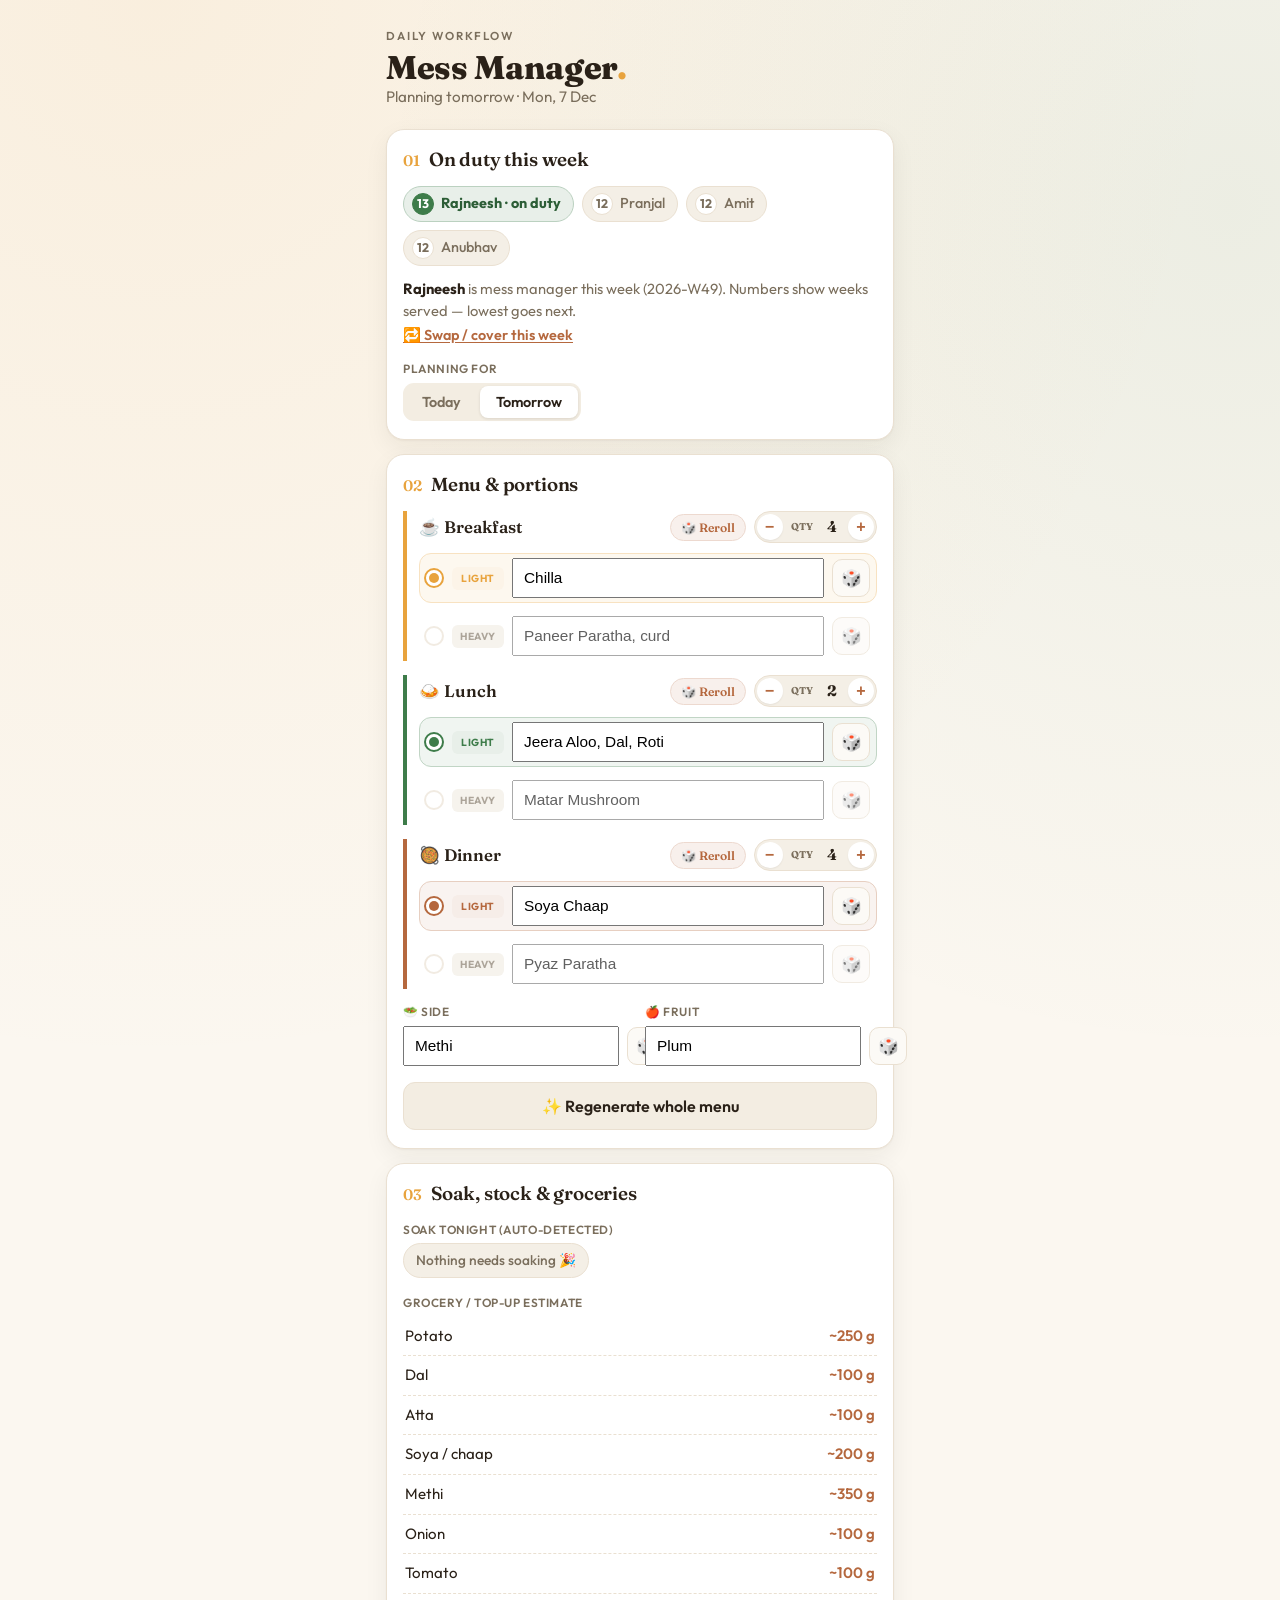
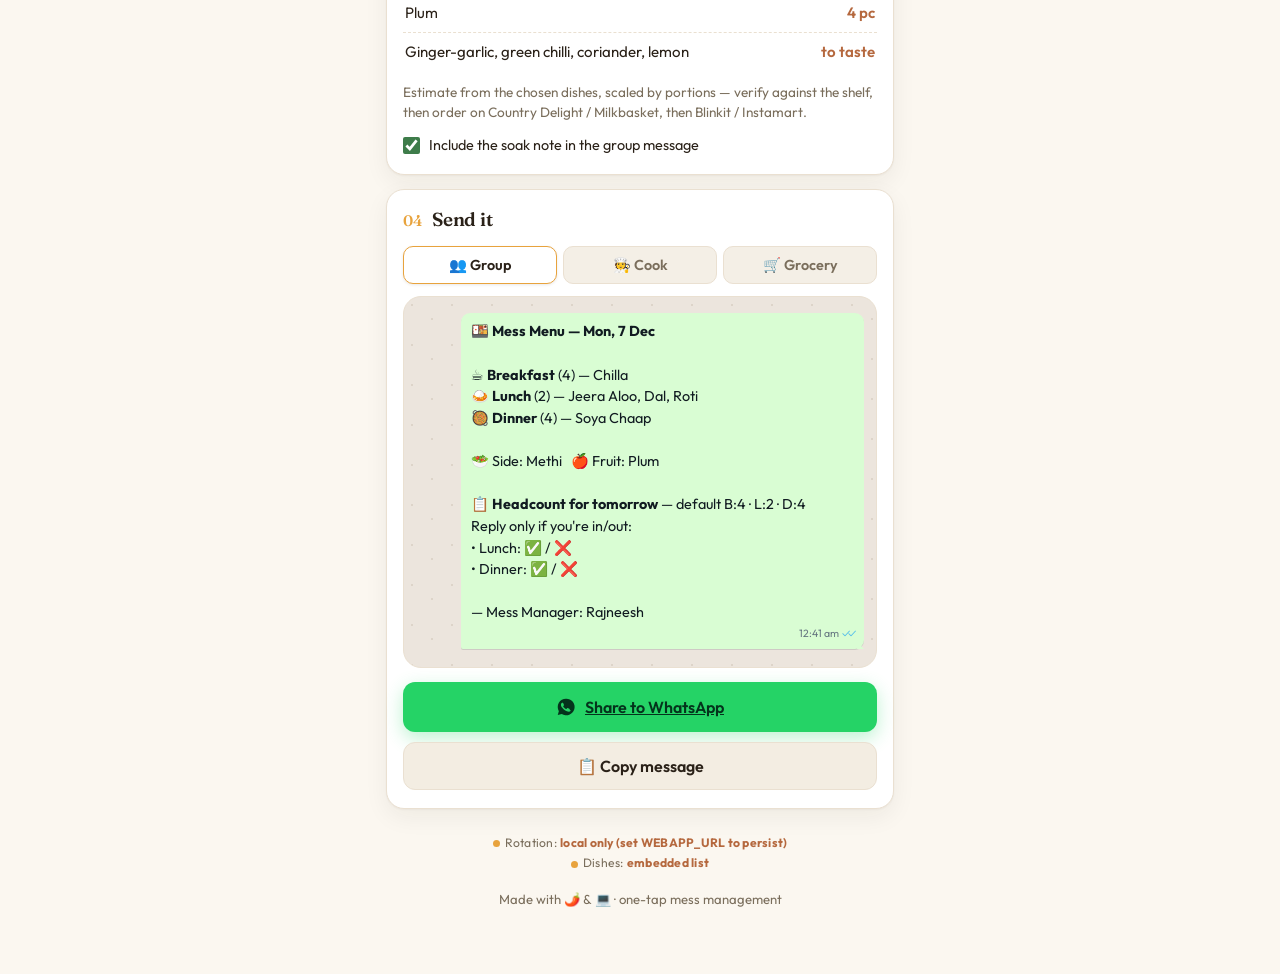
==== mess-manager.html @ af23b45c "Mess manager: persistent rotation + menu log" ====
<!DOCTYPE html>
<html lang="en">

<head>
  <meta charset="UTF-8" />
  <meta name="viewport" content="width=device-width, initial-scale=1.0" />
  <title>Mess Manager — Daily</title>
  <meta name="description" content="Run the daily mess workflow: fair rotation, menu, grocery list, and prefilled WhatsApp messages." />
  <link rel="preconnect" href="https://fonts.googleapis.com" />
  <link rel="preconnect" href="https://fonts.gstatic.com" crossorigin />
  <link
    href="https://fonts.googleapis.com/css2?family=Fraunces:opsz,wght@9..144,500;9..144,600;9..144,800&family=Outfit:wght@300;400;500;600;700&display=swap"
    rel="stylesheet" />
  <link rel="icon" type="image/svg+xml"
    href="data:image/svg+xml,<svg xmlns=%22http://www.w3.org/2000/svg%22 viewBox=%220 0 100 100%22><text y=%22.9em%22 font-size=%2290%22>🍱</text></svg>" />
  <style>
    :root {
      --paper: #FBF7F0; --card: #FFFFFF; --ink: #2A2118; --ink-soft: #7A6E5C;
      --line: #EAE0D1; --haldi: #E8A33D; --mirchi: #C0392B; --dhania: #3E7C4A;
      --clay: #B5683E; --wa-green: #25D366; --wa-bubble: #D9FDD3; --wa-chatbg: #ECE5DD;
      --radius: 18px; --shadow: 0 1px 2px rgba(42,33,24,.04), 0 8px 24px rgba(42,33,24,.06);
    }
    * { box-sizing: border-box; margin: 0; padding: 0; }
    html { -webkit-text-size-adjust: 100%; }
    body {
      font-family: 'Outfit', system-ui, sans-serif; background: var(--paper); color: var(--ink);
      line-height: 1.5; padding: 22px 16px 64px; max-width: 540px; margin: 0 auto;
      background-image: radial-gradient(circle at 12% 0%, rgba(232,163,61,.10), transparent 38%),
        radial-gradient(circle at 96% 8%, rgba(62,124,74,.08), transparent 32%);
    }
    .eyebrow { font-size: .72rem; letter-spacing: .16em; text-transform: uppercase; color: var(--ink-soft); font-weight: 600; }
    header { margin-bottom: 20px; }
    h1 { font-family: 'Fraunces', serif; font-weight: 800; font-size: 2.05rem; line-height: 1.04; letter-spacing: -.01em; margin: 4px 0 2px; }
    h1 .dot { color: var(--haldi); }
    .tagline { color: var(--ink-soft); font-size: .95rem; }
    .card { background: var(--card); border: 1px solid var(--line); border-radius: var(--radius); box-shadow: var(--shadow); padding: 16px 16px 18px; margin-bottom: 14px; }
    .step-head { display: flex; align-items: baseline; gap: 9px; margin-bottom: 12px; }
    .step-num { font-family: 'Fraunces', serif; font-weight: 600; font-size: .95rem; color: var(--haldi); flex: none; }
    .step-title { font-family: 'Fraunces', serif; font-weight: 600; font-size: 1.18rem; letter-spacing: -.01em; }
    .field-row { display: flex; gap: 10px; flex-wrap: wrap; }
    .field { flex: 1 1 140px; min-width: 0; }
    label.lbl { display: block; font-size: .74rem; letter-spacing: .05em; text-transform: uppercase; color: var(--ink-soft); font-weight: 600; margin-bottom: 5px; }
    input[type="text"], select { width: 100%; font-family: inherit; font-size: .98rem; color: var(--ink); background: #FCFAF6; border: 1px solid var(--line); border-radius: 11px; padding: 10px 12px; transition: border-color .15s, box-shadow .15s; }
    input[type="text"]:focus, select:focus { outline: none; border-color: var(--haldi); box-shadow: 0 0 0 3px rgba(232,163,61,.18); }
    .seg { display: inline-flex; background: #F3EDE2; border-radius: 11px; padding: 3px; gap: 3px; }
    .seg button { font-family: inherit; font-size: .9rem; font-weight: 600; color: var(--ink-soft); border: none; background: transparent; padding: 7px 16px; border-radius: 8px; cursor: pointer; transition: background .15s, color .15s; }
    .seg button.active { background: var(--card); color: var(--ink); box-shadow: 0 1px 3px rgba(42,33,24,.12); }

    .roster-pills { display: flex; flex-wrap: wrap; gap: 8px; margin-top: 4px; }
    .pill { display: inline-flex; align-items: center; gap: 7px; font-size: .9rem; font-weight: 500; background: #F4EFE6; border: 1px solid var(--line); border-radius: 999px; padding: 6px 12px 6px 8px; color: var(--ink-soft); }
    .pill .num { font-weight: 700; background: #fff; border: 1px solid var(--line); border-radius: 999px; min-width: 22px; height: 22px; display: grid; place-items: center; font-size: .78rem; color: var(--ink-soft); }
    .pill.on { background: color-mix(in srgb, var(--dhania) 12%, white); border-color: color-mix(in srgb, var(--dhania) 35%, white); color: #2c5d36; font-weight: 700; }
    .pill.on .num { background: var(--dhania); color: #fff; border-color: var(--dhania); }
    .duty-line { margin-top: 12px; font-size: .92rem; color: var(--ink-soft); }
    .duty-line b { color: var(--ink); }
    .link-btn { background: none; border: none; color: var(--clay); font-family: inherit; font-weight: 600; font-size: .9rem; cursor: pointer; padding: 0; text-decoration: underline; text-underline-offset: 2px; }
    .swap-panel { margin-top: 12px; padding: 12px; border: 1px dashed var(--line); border-radius: 12px; background: #FCFAF6; display: none; }
    .swap-panel.open { display: block; }

    .meal-label { font-family: 'Fraunces', serif; font-weight: 600; font-size: 1.05rem; margin-bottom: 10px; display: flex; align-items: center; justify-content: space-between; gap: 8px; }
    .qty { display: inline-flex; align-items: center; gap: 6px; background: #F4EFE6; border: 1px solid var(--line); border-radius: 999px; padding: 2px; }
    .qty button { width: 26px; height: 26px; border: none; background: #fff; border-radius: 999px; font-size: 1rem; font-weight: 700; color: var(--clay); cursor: pointer; box-shadow: 0 1px 2px rgba(0,0,0,.06); }
    .qty .qv { min-width: 20px; text-align: center; font-weight: 700; font-size: .95rem; color: var(--ink); }
    .qty .qlbl { font-size: .62rem; letter-spacing: .05em; text-transform: uppercase; color: var(--ink-soft); font-weight: 700; padding: 0 2px; }
    .meal-tools { display: flex; align-items: center; gap: 8px; }
    .meal-roll { font-family: inherit; font-weight: 600; font-size: .76rem; color: var(--clay); background: color-mix(in srgb, var(--clay) 10%, white); border: 1px solid color-mix(in srgb, var(--clay) 25%, white); border-radius: 999px; padding: 5px 10px; cursor: pointer; transition: background .15s, transform .12s; white-space: nowrap; }
    .meal-roll:hover { background: color-mix(in srgb, var(--clay) 16%, white); }
    .meal-roll:active { transform: scale(.94); }
    .meal { border-left: 4px solid var(--accent); padding-left: 12px; margin-bottom: 14px; }
    .meal.breakfast { --accent: var(--haldi); } .meal.lunch { --accent: var(--dhania); } .meal.dinner { --accent: var(--clay); }
    .slot { display: flex; align-items: center; gap: 8px; margin-bottom: 8px; }
    .slot:last-child { margin-bottom: 0; }
    .badge { flex: none; font-size: .64rem; font-weight: 700; letter-spacing: .06em; text-transform: uppercase; color: var(--accent); background: color-mix(in srgb, var(--accent) 12%, white); border-radius: 6px; padding: 4px 7px; width: 52px; text-align: center; }
    .slot input.dish { flex: 1 1 auto; font-size: .96rem; padding: 9px 10px; }
    .slot.opt { padding: 4px 6px 4px 4px; border: 1px solid transparent; border-radius: 12px; transition: background .15s, border-color .15s, opacity .15s; }
    .slot.opt.sel { background: color-mix(in srgb, var(--accent) 8%, white); border-color: color-mix(in srgb, var(--accent) 32%, white); }
    .slot.opt:not(.sel) { opacity: .62; }
    .slot.opt:not(.sel) .badge { background: #F1ECE3; color: var(--ink-soft); }
    .radio { flex: none; width: 20px; height: 20px; border-radius: 999px; border: 2px solid var(--line); background: #fff; cursor: pointer; position: relative; transition: border-color .15s; }
    .slot.opt.sel .radio { border-color: var(--accent); }
    .slot.opt.sel .radio::after { content: ""; position: absolute; inset: 3px; border-radius: 999px; background: var(--accent); }
    .dice { flex: none; width: 38px; height: 38px; border: 1px solid var(--line); background: #FCFAF6; border-radius: 10px; font-size: 1.05rem; cursor: pointer; transition: transform .2s, background .15s; }
    .dice:hover { background: #F3EDE2; } .dice:active { transform: rotate(-22deg) scale(.92); }
    .extras-row { display: flex; gap: 10px; }
    .extras-row .field { flex: 1; }

    .btn { font-family: inherit; font-weight: 600; font-size: 1rem; border: none; border-radius: 12px; padding: 13px 18px; cursor: pointer; display: inline-flex; align-items: center; justify-content: center; gap: 9px; transition: transform .12s, filter .15s, background .15s; width: 100%; }
    .btn:active { transform: translateY(1px); }
    .btn.sm { font-size: .92rem; padding: 10px 14px; }
    .btn.ghost { background: #F3EDE2; color: var(--ink); border: 1px solid var(--line); }
    .btn.ghost:hover { background: #ECE3D4; }
    .btn.wa { background: var(--wa-green); color: #04331C; box-shadow: 0 6px 18px rgba(37,211,102,.30); }
    .btn.wa:hover { filter: brightness(1.04); }

    .chips { display: flex; flex-wrap: wrap; gap: 8px; }
    .chip { font-size: .86rem; font-weight: 500; background: color-mix(in srgb, var(--mirchi) 9%, white); color: #8a2c22; border: 1px solid color-mix(in srgb, var(--mirchi) 22%, white); border-radius: 999px; padding: 6px 12px; }
    .chip.calm { background: #F4EFE6; color: var(--ink-soft); border-color: var(--line); }
    .hint { font-size: .85rem; color: var(--ink-soft); margin-top: 10px; }
    .toggle-line { display: flex; align-items: center; gap: 9px; margin-top: 12px; font-size: .9rem; color: var(--ink); }
    .toggle-line input { width: 17px; height: 17px; accent-color: var(--dhania); }

    .grocery { list-style: none; margin-top: 4px; }
    .grocery li { display: flex; justify-content: space-between; gap: 10px; padding: 8px 2px; border-bottom: 1px dashed var(--line); font-size: .94rem; }
    .grocery li:last-child { border-bottom: none; }
    .grocery .amt { color: var(--clay); font-weight: 600; white-space: nowrap; }

    .preview-wrap { background: var(--wa-chatbg); background-image: url("data:image/svg+xml,%3Csvg xmlns='http://www.w3.org/2000/svg' width='40' height='40'%3E%3Ccircle cx='8' cy='8' r='1' fill='%23d8cfc3'/%3E%3Ccircle cx='28' cy='22' r='1' fill='%23d8cfc3'/%3E%3C/svg%3E"); border-radius: var(--radius); padding: 16px 12px 18px; border: 1px solid var(--line); }
    .bubble { background: var(--wa-bubble); color: #111B21; border-radius: 9px 9px 9px 2px; padding: 8px 10px 7px; max-width: 90%; margin-left: auto; box-shadow: 0 1px .5px rgba(11,27,33,.13); font-size: .9rem; position: relative; }
    .bubble::after { content: ""; position: absolute; right: -7px; bottom: 0; border: 7px solid transparent; border-left-color: var(--wa-bubble); border-bottom: 0; }
    .bubble .msg { white-space: pre-wrap; word-wrap: break-word; }
    .bubble .msg b { font-weight: 700; } .bubble .msg i { font-style: italic; color: #3b4a52; }
    .bubble .meta { text-align: right; font-size: .66rem; color: #667781; margin-top: 2px; user-select: none; }
    .bubble .meta .tick { color: #53bdeb; letter-spacing: -2px; margin-left: 3px; }

    .tabs { display: flex; gap: 6px; margin-bottom: 12px; }
    .tabs button { flex: 1; font-family: inherit; font-weight: 600; font-size: .9rem; border: 1px solid var(--line); background: #F4EFE6; color: var(--ink-soft); border-radius: 10px; padding: 9px 6px; cursor: pointer; }
    .tabs button.active { background: var(--card); color: var(--ink); border-color: var(--haldi); box-shadow: 0 1px 3px rgba(42,33,24,.10); }

    .actions { margin-top: 14px; display: flex; flex-direction: column; gap: 10px; }
    .copied { text-align: center; font-size: .85rem; color: var(--dhania); font-weight: 600; height: 0; overflow: hidden; transition: height .2s; }
    .copied.show { height: 22px; }

    .status-note { text-align: center; font-size: .76rem; color: var(--ink-soft); margin-top: 24px; letter-spacing: .02em; line-height: 1.7; }
    .status-note b { color: var(--clay); }
    .dot-ind { display: inline-block; width: 7px; height: 7px; border-radius: 999px; background: var(--ink-soft); margin-right: 5px; vertical-align: middle; }
    .dot-ind.live { background: var(--wa-green); } .dot-ind.local { background: var(--haldi); }
    footer { text-align: center; color: var(--ink-soft); font-size: .82rem; margin-top: 16px; }

    @media (prefers-reduced-motion: reduce) { * { transition: none !important; } }
  </style>
</head>

<body>
  <header>
    <span class="eyebrow">Daily Workflow</span>
    <h1>Mess Manager<span class="dot">.</span></h1>
    <p class="tagline" id="tagline">Plan the day, ping the cook, post to the group.</p>
  </header>

  <section class="card">
    <div class="step-head"><span class="step-num">01</span><span class="step-title">On duty this week</span></div>
    <div class="roster-pills" id="roster-pills"></div>
    <p class="duty-line" id="duty-line"></p>
    <button class="link-btn" id="swap-toggle">🔁 Swap / cover this week</button>
    <div class="swap-panel" id="swap-panel">
      <div class="field-row" style="align-items:flex-end;">
        <div class="field"><label class="lbl" for="swap-who">Covered by</label><select id="swap-who"></select></div>
        <div class="field" style="flex:1 1 100%;"><label class="lbl" for="swap-reason">Reason (optional)</label><input type="text" id="swap-reason" placeholder="e.g. Pranjal travelling" /></div>
      </div>
      <button class="btn ghost sm" id="swap-confirm" style="margin-top:10px;">Confirm swap</button>
      <p class="hint">A swap rebalances future weeks automatically — whoever's covered comes up sooner.</p>
    </div>
    <div class="field-row" style="margin-top:14px;">
      <div class="field" style="flex:0 0 auto;">
        <label class="lbl">Planning for</label>
        <div class="seg" id="day-seg"><button data-day="0">Today</button><button data-day="1" class="active">Tomorrow</button></div>
      </div>
    </div>
  </section>

  <section class="card">
    <div class="step-head"><span class="step-num">02</span><span class="step-title">Menu &amp; portions</span></div>
    <div class="meal breakfast">
      <div class="meal-label">☕ Breakfast<span class="meal-tools"><button class="meal-roll" data-meal="breakfast">🎲 Reroll</button><span class="qty" data-meal="breakfast"><button data-d="-1">−</button><span class="qlbl">qty</span><span class="qv">4</span><button data-d="1">+</button></span></span></div>
      <div class="slot opt" data-meal="breakfast" data-pref="light"><button class="radio" aria-label="Choose light"></button><span class="badge">Light</span><input class="dish" data-k="bfLight" /><button class="dice" data-roll="bfLight" aria-label="Reroll">🎲</button></div>
      <div class="slot opt" data-meal="breakfast" data-pref="heavy"><button class="radio" aria-label="Choose heavy"></button><span class="badge">Heavy</span><input class="dish" data-k="bfHeavy" /><button class="dice" data-roll="bfHeavy" aria-label="Reroll">🎲</button></div>
    </div>
    <div class="meal lunch">
      <div class="meal-label">🍛 Lunch<span class="meal-tools"><button class="meal-roll" data-meal="lunch">🎲 Reroll</button><span class="qty" data-meal="lunch"><button data-d="-1">−</button><span class="qlbl">qty</span><span class="qv">2</span><button data-d="1">+</button></span></span></div>
      <div class="slot opt" data-meal="lunch" data-pref="light"><button class="radio" aria-label="Choose light"></button><span class="badge">Light</span><input class="dish" data-k="lunchLight" /><button class="dice" data-roll="lunchLight" aria-label="Reroll">🎲</button></div>
      <div class="slot opt" data-meal="lunch" data-pref="heavy"><button class="radio" aria-label="Choose heavy"></button><span class="badge">Heavy</span><input class="dish" data-k="lunchHeavy" /><button class="dice" data-roll="lunchHeavy" aria-label="Reroll">🎲</button></div>
    </div>
    <div class="meal dinner">
      <div class="meal-label">🥘 Dinner<span class="meal-tools"><button class="meal-roll" data-meal="dinner">🎲 Reroll</button><span class="qty" data-meal="dinner"><button data-d="-1">−</button><span class="qlbl">qty</span><span class="qv">4</span><button data-d="1">+</button></span></span></div>
      <div class="slot opt" data-meal="dinner" data-pref="light"><button class="radio" aria-label="Choose light"></button><span class="badge">Light</span><input class="dish" data-k="dinnerLight" /><button class="dice" data-roll="dinnerLight" aria-label="Reroll">🎲</button></div>
      <div class="slot opt" data-meal="dinner" data-pref="heavy"><button class="radio" aria-label="Choose heavy"></button><span class="badge">Heavy</span><input class="dish" data-k="dinnerHeavy" /><button class="dice" data-roll="dinnerHeavy" aria-label="Reroll">🎲</button></div>
    </div>
    <div class="extras-row">
      <div class="field"><label class="lbl">🥗 Side</label><div class="slot" style="margin:0;"><input class="dish" data-k="extra" /><button class="dice" data-roll="extra" aria-label="Reroll">🎲</button></div></div>
      <div class="field"><label class="lbl">🍎 Fruit</label><div class="slot" style="margin:0;"><input class="dish" data-k="fruit" /><button class="dice" data-roll="fruit" aria-label="Reroll">🎲</button></div></div>
    </div>
    <button class="btn ghost" id="regen" style="margin-top:16px;">✨ Regenerate whole menu</button>
  </section>

  <section class="card">
    <div class="step-head"><span class="step-num">03</span><span class="step-title">Soak, stock &amp; groceries</span></div>
    <label class="lbl">Soak tonight (auto-detected)</label>
    <div class="chips" id="soak-chips"></div>
    <label class="lbl" style="margin-top:16px;">Grocery / top-up estimate</label>
    <ul class="grocery" id="grocery"></ul>
    <p class="hint">Estimate from the chosen dishes, scaled by portions — verify against the shelf, then order on Country Delight / Milkbasket, then Blinkit / Instamart.</p>
    <label class="toggle-line"><input type="checkbox" id="incl-soak" checked /> Include the soak note in the group message</label>
  </section>

  <section class="card">
    <div class="step-head"><span class="step-num">04</span><span class="step-title">Send it</span></div>
    <div class="tabs">
      <button data-tab="group" class="active">👥 Group</button>
      <button data-tab="cook">🧑‍🍳 Cook</button>
      <button data-tab="grocery">🛒 Grocery</button>
    </div>
    <div class="preview-wrap">
      <div class="bubble"><span class="msg" id="msg"></span><div class="meta"><span id="bubble-time"></span><span class="tick">✓✓</span></div></div>
    </div>
    <div class="actions">
      <a class="btn wa" id="wa-share" href="#" target="_blank" rel="noopener">
        <svg width="20" height="20" viewBox="0 0 24 24" fill="#04331C"><path d="M12 2a10 10 0 0 0-8.6 15l-1.3 4.7 4.8-1.3A10 10 0 1 0 12 2Zm5.8 14.2c-.2.7-1.4 1.3-2 1.4-.5.1-1.2.1-1.9-.1-.4-.1-1-.3-1.7-.6-3-1.3-4.9-4.3-5.1-4.5-.1-.2-1.2-1.5-1.2-2.9s.7-2 1-2.3c.2-.3.5-.3.7-.3h.5c.2 0 .4 0 .6.5l.8 2c.1.1.1.3 0 .5l-.3.5-.4.4c-.1.1-.3.3-.1.5.1.3.7 1.1 1.5 1.8 1 .9 1.8 1.1 2 1.2.3.1.4.1.6-.1l.7-.9c.2-.2.4-.2.6-.1l1.9.9c.3.1.4.2.5.3.1.2.1.7-.1 1.3Z"/></svg>
        <span id="wa-label">Share to WhatsApp</span>
      </a>
      <button class="btn ghost" id="copy">📋 Copy message</button>
    </div>
    <div class="copied" id="copied">Copied — paste it in the group ✓</div>
  </section>

  <p class="status-note" id="status"></p>
  <footer>Made with 🌶️ &amp; 💻 · one-tap mess management</footer>

  <script>
    /* =====================================================================
       CONFIG — set these for the deployed (GitHub Pages) version.
       Leave WEBAPP_URL blank to run fully local (state won't persist).
       ===================================================================== */
    let ROSTER = ["Rajneesh", "Pranjal", "Amit", "Anubhav"];
    const WEBAPP_URL = "https://script.google.com/macros/s/AKfycbyZ7nhIDNO6DnkS_SsvFeSxpfmTd8mQAgTNeqJBj-rn8Q3KgXLqwtG7-T5oEEME9RnGTA/exec"; // paste your Apps Script /exec URL after deploying Code.gs
    const DEFAULT_QTY = { breakfast: 4, lunch: 2, dinner: 4 };

    const SHEET_ID = '1l1GS2HetL5wO3rGUhqbKp_jgpYEmSZdlJ5xgagzHcOk';
    const CSV_URL = `https://docs.google.com/spreadsheets/d/${SHEET_ID}/gviz/tq?tqx=out:csv&sheet=Database`;

    let DATA = {
      breakfast: { light: ["Vermicelli (Semiya Upma)","Sabudana Khichdi","Upma","Uttapam","Poha","Vegetable Quinoa","Fried Idly","Veg cheese sandwiches","Sooji Toast","Chilla","Kala Desi Chana Boiled, Onion, Tomato"], heavy: ["Aloo Paratha, curd","Paneer Paratha, curd","Methi Paratha, chutney","Pav Bhaji","Idly Sambhar","Chole, Poori","Aloo Bhaji, Poori","Bread Roll","Chole, Bhature","Dal Dhokli","Stuffed Parathas Paneer/Pyaz/Aloo/Gobhi","Masala Dosa, Chutney, Sambhar"] },
      lunch: { light: ["Rajma, Jeera Onion Rice","Jeera Aloo, Dal, Roti","Aloo Gajar Beans, Dal, Roti","Aloo Gobhi, Dal, Roti","Bhindi, Roti, Dal","Kadhi, Rice","Lauki Kofta, Roti","Matar Mushroom, Roti","Arbi masala, Roti, Dal","Bharwa bhindi, Roti","Dal, Rice"], heavy: ["Chole, Rice","Dal makhani, rice","Bharwa shimla mirch, roti","Aloo shimla, Roti","Gatte ki sabji, Roti","Malai Kofta, Roti","Dum Aloo, Roti","Dal Baati","Methi malai matar, Roti","Egg Curry, Roti","Paneer Butter Masala","Rajma Kashmiri","Matar Mushroom"] },
      dinner: { light: ["Veg/Peas/Masala/Soya Pulao","Tawa Pulao","Paneer bhurji, Paratha","Veg Hakka Noodles","Veg fried rice","Veg daliya","Veg Khichadi","Lauki kofta, Roti","Bhel Puri/Papdi chaat","Lemon/Tomato rice","Dal, Rice","Dhokla","Pasta","Tomato Soup","Soya Chaap"], heavy: ["Aloo/Pyaz/Paneer Paratha","Paratha with Paneer curry","Veg kofta, Roti","Chilli Paneer","Veg Manchurian","Idly, Chutney, Sambhar","Navratan Korma, Roti"] },
      extras: ["Brinjal","Palak","Karela","Methi","Parwal","Pumpkin","Lauki","Torai","Kamal Kakdi","Kathal"],
      fruits: ["Watermelon","Pear","Melon","Plum","Pomegranate","Jamun","Apples","Grapes","Banana","Litchi","Mangoes"]
    };

    /* ---------- split "A/B/C Dish" entries into separate dishes ---------- */
    const SPECIAL_SPLIT = {
      "Stuffed Parathas Paneer/Pyaz/Aloo/Gobhi": ["Paneer Stuffed Paratha","Pyaz Stuffed Paratha","Aloo Stuffed Paratha","Gobhi Stuffed Paratha"],
      "Veg/Peas/Masala/Soya Pulao": ["Veg Pulao","Peas Pulao","Masala Pulao","Soya Pulao"],
      "Aloo/Pyaz/Paneer Paratha": ["Aloo Paratha","Pyaz Paratha","Paneer Paratha"],
      "Bhel Puri/Papdi chaat": ["Bhel Puri","Papdi Chaat"],
      "Lemon/Tomato rice": ["Lemon Rice","Tomato Rice"]
    };
    function expandDish(name) {
      const key = (name || "").trim();
      if (SPECIAL_SPLIT[key]) return SPECIAL_SPLIT[key].slice();
      if (!key.includes("/")) return [key];
      const m = key.match(/([A-Za-z]+(?:\/[A-Za-z]+)+)/); // run of word/word/word
      if (!m) return [key];
      const alts = m[1].split("/").map(s => s.trim()).filter(Boolean);
      const before = key.slice(0, m.index).trim();
      const after = key.slice(m.index + m[1].length).trim();
      return alts.map(a => (after ? (a + " " + after) : (before ? (before + " " + a) : a)).trim());
    }
    function expandList(arr) {
      const out = [], seen = new Set();
      (arr || []).forEach(n => expandDish(n).forEach(d => { const k = d.toLowerCase(); if (d && !seen.has(k)) { seen.add(k); out.push(d); } }));
      return out;
    }
    function normalizeData(d) {
      return {
        breakfast: { light: expandList(d.breakfast.light), heavy: expandList(d.breakfast.heavy) },
        lunch: { light: expandList(d.lunch.light), heavy: expandList(d.lunch.heavy) },
        dinner: { light: expandList(d.dinner.light), heavy: expandList(d.dinner.heavy) },
        extras: expandList(d.extras), fruits: expandList(d.fruits), _live: d._live
      };
    }

    const SOAK_RULES = [
      { test: n => /makhani/.test(n), label: "Whole urad + rajma — overnight" },
      { test: n => /rajma/.test(n), label: "Rajma — overnight" },
      { test: n => /kala/.test(n) && /chana/.test(n), label: "Kala chana — overnight" },
      { test: n => /chole|chhole/.test(n) || (/chana/.test(n) && !/kala/.test(n)), label: "Kabuli chana — overnight" },
      { test: n => /bhature|bhatura/.test(n), label: "Set bhatura dough — night before" },
      { test: n => /sabudana/.test(n), label: "Sabudana — 4–5 hrs" },
      { test: n => /idl|dosa|uttapam|medu|vada/.test(n), label: "Rice + urad — ferment batter (day ahead)" }
    ];
    function detectSoak(names) { const f = new Map(); names.forEach(raw => { const n = (raw || "").toLowerCase(); SOAK_RULES.forEach(r => { if (r.test(n)) f.set(r.label, true); }); }); return [...f.keys()]; }

    const ING = [
      { kw: /paneer/, item: "Paneer", g: 80 },
      { kw: /makhani/, item: "Rajma + urad (dry)", g: 55 },
      { kw: /rajma/, item: "Rajma (dry)", g: 55 },
      { kw: /kala.*chana|desi chana/, item: "Kala chana (dry)", g: 50 },
      { kw: /chole|chhole/, item: "Kabuli chana (dry)", g: 55 },
      { kw: /sabudana/, item: "Sabudana", g: 60 },
      { kw: /aloo|potato/, item: "Potato", g: 120 },
      { kw: /gobhi|gobi/, item: "Cauliflower", g: 120 },
      { kw: /bhindi/, item: "Bhindi", g: 120 },
      { kw: /matar|peas/, item: "Green peas", g: 60 },
      { kw: /palak|spinach/, item: "Palak", g: 110 },
      { kw: /mushroom/, item: "Mushroom", g: 90 },
      { kw: /lauki/, item: "Lauki", g: 150 },
      { kw: /arbi/, item: "Arbi", g: 120 },
      { kw: /gajar|carrot/, item: "Carrot", g: 80 },
      { kw: /shimla|capsicum/, item: "Capsicum", g: 80 },
      { kw: /methi/, item: "Methi", g: 90 },
      { kw: /karela/, item: "Karela", g: 100 },
      { kw: /soya|chaap/, item: "Soya / chaap", g: 50 },
      { kw: /noodle|hakka|manchurian|chowmein/, item: "Noodles", g: 70 },
      { kw: /pasta/, item: "Pasta", g: 70 },
      { kw: /quinoa/, item: "Quinoa", g: 60 },
      { kw: /daliya/, item: "Daliya", g: 60 },
      { kw: /poha/, item: "Poha", g: 60 },
      { kw: /dal|kadhi|sambhar|sambar/, item: "Dal", g: 45 },
      { kw: /rice|pulao|pulav|biryani|khichdi|khichadi/, item: "Rice", g: 80 },
      { kw: /roti|paratha|poori|puri|chapati|baati|dhokli/, item: "Atta", g: 60 },
      { kw: /bhature|bhatura/, item: "Maida", g: 60 }
    ];
    const PIECE = [
      { kw: /egg/, item: "Eggs", each: 1.5 },
      { kw: /bread|sandwich|pav|roll/, item: "Bread / pav", each: 2 }
    ];
    function fmtG(g) { g = Math.round(g / 50) * 50; if (g >= 1000) { const k = g / 1000; return "~" + (Number.isInteger(k) ? k : k.toFixed(1)) + " kg"; } return "~" + g + " g"; }

    function deriveGrocery() {
      const m = state.menu, q = state.qty;
      const mains = [[chosenDish("breakfast"), q.breakfast], [chosenDish("lunch"), q.lunch], [chosenDish("dinner"), q.dinner]];
      const grams = {}, pieces = {}; let curryHeads = 0;
      mains.forEach(([dish, cnt]) => {
        if (!dish || dish === "—") return;
        const n = dish.toLowerCase(); const heads = Math.max(1, cnt);
        ING.forEach(r => { if (r.kw.test(n)) grams[r.item] = (grams[r.item] || 0) + r.g * heads; });
        PIECE.forEach(r => { if (r.kw.test(n)) pieces[r.item] = (pieces[r.item] || 0) + r.each * heads; });
        if (/masala|curry|gravy|kofta|butter|makhani|korma|rajma|chole|dal|kadhi|matar|bhurji|paneer/.test(n)) curryHeads += heads;
        if (/curd|paratha|rajma|kadhi/.test(n)) grams["Curd"] = (grams["Curd"] || 0) + 40 * heads;
      });
      if (m.extra && m.extra !== "—") grams[m.extra] = (grams[m.extra] || 0) + 90 * Math.max(q.lunch, q.dinner);
      if (m.fruit && m.fruit !== "—") pieces[m.fruit] = (pieces[m.fruit] || 0) + Math.max(q.breakfast, q.dinner);
      if (curryHeads) { grams["Onion"] = (grams["Onion"] || 0) + 45 * curryHeads; grams["Tomato"] = (grams["Tomato"] || 0) + 40 * curryHeads; }
      const out = [];
      Object.keys(grams).forEach(k => out.push({ item: k, amt: fmtG(grams[k]) }));
      Object.keys(pieces).forEach(k => out.push({ item: k, amt: Math.round(pieces[k]) + " pc" }));
      if (curryHeads) out.push({ item: "Ginger-garlic, green chilli, coriander, lemon", amt: "to taste" });
      return out;
    }

    const rand = a => a && a.length ? a[Math.floor(Math.random() * a.length)] : "—";
    function isoWeek(d) { const t = new Date(Date.UTC(d.getFullYear(), d.getMonth(), d.getDate())); const day = t.getUTCDay() || 7; t.setUTCDate(t.getUTCDate() + 4 - day); const ys = new Date(Date.UTC(t.getUTCFullYear(), 0, 1)); return Math.ceil((((t - ys) / 86400000) + 1) / 7); }
    function isoYear(d) { const t = new Date(Date.UTC(d.getFullYear(), d.getMonth(), d.getDate())); const day = t.getUTCDay() || 7; t.setUTCDate(t.getUTCDate() + 4 - day); return t.getUTCFullYear(); }
    function weekKey(d) { return isoYear(d) + "-W" + String(isoWeek(d)).padStart(2, "0"); }
    function mondayOf(d) { const x = new Date(d); const day = (x.getDay() + 6) % 7; x.setDate(x.getDate() - day); return x.toISOString().slice(0, 10); }
    function targetDate() { const d = new Date(); d.setDate(d.getDate() + state.dayOffset); return d; }
    const fmtLong = d => d.toLocaleDateString('en-IN', { weekday: 'short', day: 'numeric', month: 'short' });

    function pick(counts, last) {
      const min = Math.min(...ROSTER.map(p => counts[p] || 0));
      const atMin = ROSTER.filter(p => (counts[p] || 0) === min);
      if (atMin.length > 1 && last && atMin.includes(last)) { const alt = atMin.find(p => p !== last); if (alt) return alt; }
      return atMin[0];
    }
    function localState() {
      const wk = isoWeek(new Date()); const counts = {}; ROSTER.forEach(p => counts[p] = 0);
      let last = null, cur = ROSTER[0];
      for (let i = 1; i <= wk; i++) { const m = pick(counts, last); counts[m]++; last = m; cur = m; }
      return { manager: cur, counts, swapped: false };
    }

    const state = { dayOffset: 1, menu: {}, qty: { ...DEFAULT_QTY }, pref: { breakfast: "light", lunch: "light", dinner: "light" }, rot: null, tab: "group", backend: "local" };
    const ACTIVE_KEY = { breakfast: { light: "bfLight", heavy: "bfHeavy" }, lunch: { light: "lunchLight", heavy: "lunchHeavy" }, dinner: { light: "dinnerLight", heavy: "dinnerHeavy" } };
    const chosenDish = meal => state.menu[ACTIVE_KEY[meal][state.pref[meal]]] || "—";
    const chosenList = () => [chosenDish("breakfast"), chosenDish("lunch"), chosenDish("dinner"), state.menu.extra, state.menu.fruit].filter(x => x && x !== "—");
    const $ = s => document.querySelector(s);
    const slots = ["bfLight","bfHeavy","lunchLight","lunchHeavy","dinnerLight","dinnerHeavy","extra","fruit"];

    function rollSlot(k) {
      const map = { bfLight: () => rand(DATA.breakfast.light), bfHeavy: () => rand(DATA.breakfast.heavy), lunchLight: () => rand(DATA.lunch.light), lunchHeavy: () => rand(DATA.lunch.heavy), dinnerLight: () => rand(DATA.dinner.light), dinnerHeavy: () => rand(DATA.dinner.heavy), extra: () => rand(DATA.extras), fruit: () => rand(DATA.fruits) };
      state.menu[k] = map[k](); const i = document.querySelector(`input[data-k="${k}"]`); if (i) i.value = state.menu[k];
    }
    function regenAll() { slots.forEach(rollSlot); render(); }
    const MEAL_SLOTS = { breakfast: ["bfLight","bfHeavy"], lunch: ["lunchLight","lunchHeavy"], dinner: ["dinnerLight","dinnerHeavy"] };
    function rollMeal(meal) { (MEAL_SLOTS[meal] || []).forEach(rollSlot); render(); }

    function jsonp(params) {
      return new Promise((res, rej) => {
        if (!WEBAPP_URL) return rej(new Error("no-backend"));
        const cb = "_mm" + Math.random().toString(36).slice(2);
        window[cb] = d => { res(d); cleanup(); };
        const s = document.createElement("script");
        s.src = WEBAPP_URL + "?" + new URLSearchParams({ ...params, callback: cb }).toString();
        s.onerror = () => { rej(new Error("net")); cleanup(); };
        const t = setTimeout(() => { rej(new Error("timeout")); cleanup(); }, 7000);
        function cleanup() { delete window[cb]; s.remove(); clearTimeout(t); }
        document.body.appendChild(s);
      });
    }
    async function loadRotation() {
      const d = new Date();
      try {
        const r = await jsonp({ action: "state", week: weekKey(d), start: mondayOf(d) });
        if (r && r.ok) { if (r.roster) ROSTER = r.roster; state.rot = { manager: r.manager, counts: r.counts, swapped: false }; state.backend = "live"; return; }
        throw new Error("bad");
      } catch (e) { state.rot = localState(); state.backend = "local"; }
    }
    async function doSwap(newM, reason) {
      const d = new Date();
      if (state.backend === "live") {
        try { const r = await jsonp({ action: "swap", week: weekKey(d), manager: newM, note: reason || "", start: mondayOf(d) }); if (r && r.ok) { state.rot = { manager: r.manager, counts: r.counts, swapped: true }; return true; } } catch (e) {}
      }
      const orig = state.rot.manager;
      state.rot.counts[orig] = Math.max(0, (state.rot.counts[orig] || 0) - 1);
      state.rot.counts[newM] = (state.rot.counts[newM] || 0) + 1;
      state.rot.manager = newM; state.rot.swapped = true; return true;
    }

    function buildGroup() {
      const d = targetDate(), m = state.menu, q = state.qty;
      const dayWord = state.dayOffset === 0 ? "today" : "tomorrow";
      const tag = meal => state.pref[meal] === "heavy" ? "heavy" : "light";
      let t = `🍱 *Mess Menu — ${fmtLong(d)}*\n\n`;
      t += `☕ *Breakfast* (${q.breakfast}) — ${chosenDish("breakfast")}\n`;
      t += `🍛 *Lunch* (${q.lunch}) — ${chosenDish("lunch")}\n`;
      t += `🥘 *Dinner* (${q.dinner}) — ${chosenDish("dinner")}\n\n`;
      t += `🥗 Side: ${m.extra}   🍎 Fruit: ${m.fruit}\n\n`;
      t += `📋 *Headcount for ${dayWord}* — default B:${q.breakfast} · L:${q.lunch} · D:${q.dinner}\nReply only if you're in/out:\n• Lunch: ✅ / ❌\n• Dinner: ✅ / ❌\n`;
      const soak = detectSoak(chosenList());
      if ($('#incl-soak').checked && soak.length) t += `\n🧑‍🍳 _Cook: please soak — ${soak.join("; ")}._\n`;
      t += `\n— Mess Manager: ${state.rot.manager}`;
      return t;
    }
    function buildCook() {
      const d = targetDate(), m = state.menu, q = state.qty;
      let t = `🧑‍🍳 *Cook plan — ${fmtLong(d)}*\n\n`;
      t += `Portions → Breakfast: ${q.breakfast} · Lunch: ${q.lunch} · Dinner: ${q.dinner}\n\n`;
      t += `☕ Breakfast: ${chosenDish("breakfast")}\n`;
      t += `🍛 Lunch: ${chosenDish("lunch")}\n`;
      t += `🥘 Dinner: ${chosenDish("dinner")}\n`;
      t += `🥗 Side: ${m.extra}\n\n`;
      const soak = detectSoak(chosenList());
      t += soak.length ? `🌙 *Soak tonight:* ${soak.join("; ")}.\n\n` : `🌙 Nothing to soak tonight.\n\n`;
      t += `Pantry check: dal, rice, atta, oil, condiments — flag if low.\n— ${state.rot.manager}`;
      return t;
    }
    function buildGrocery() {
      const d = targetDate(), list = deriveGrocery();
      let t = `🛒 *Grocery / top-up — ${fmtLong(d)}*\n\n`;
      t += list.map(x => `• ${x.item} — ${x.amt}`).join("\n");
      t += `\n\n_Estimate from today's menu — verify against stock._`;
      return t;
    }
    function currentMessage() { return state.tab === "cook" ? buildCook() : state.tab === "grocery" ? buildGrocery() : buildGroup(); }
    function waToHtml(s) { const esc = s.replace(/&/g, "&amp;").replace(/</g, "&lt;").replace(/>/g, "&gt;"); return esc.replace(/\*(.+?)\*/g, "<b>$1</b>").replace(/_(.+?)_/g, "<i>$1</i>"); }

    function renderRoster() {
      const r = state.rot; const pills = $('#roster-pills'); pills.innerHTML = "";
      ROSTER.forEach(p => { const on = p === r.manager; const el = document.createElement("span"); el.className = "pill" + (on ? " on" : ""); el.innerHTML = `<span class="num">${r.counts[p] || 0}</span>${p}${on ? " · on duty" : ""}`; pills.appendChild(el); });
      $('#duty-line').innerHTML = `<b>${r.manager}</b> is mess manager this week (${weekKey(new Date())}). Numbers show weeks served — lowest goes next.` + (r.swapped ? " <i>Swapped.</i>" : "");
      const sel = $('#swap-who'); sel.innerHTML = ""; ROSTER.filter(p => p !== r.manager).forEach(p => { const o = document.createElement("option"); o.value = p; o.textContent = p; sel.appendChild(o); });
    }
    function renderGrocery() { const ul = $('#grocery'); const list = deriveGrocery(); ul.innerHTML = list.length ? list.map(x => `<li><span>${x.item}</span><span class="amt">${x.amt}</span></li>`).join("") : `<li><span>Nothing flagged — generate a menu.</span></li>`; }
    function renderSelection() {
      document.querySelectorAll('.slot.opt').forEach(el => {
        el.classList.toggle('sel', state.pref[el.dataset.meal] === el.dataset.pref);
      });
    }
    function render() {
      if (!state.rot) return;
      renderRoster(); renderGrocery(); renderSelection();
      const soak = detectSoak(chosenList());
      $('#soak-chips').innerHTML = soak.length ? soak.map(s => `<span class="chip">🌙 ${s}</span>`).join("") : `<span class="chip calm">Nothing needs soaking 🎉</span>`;
      const msg = currentMessage();
      $('#msg').innerHTML = waToHtml(msg);
      $('#bubble-time').textContent = new Date().toLocaleTimeString('en-IN', { hour: 'numeric', minute: '2-digit' });
      $('#wa-share').href = "https://wa.me/?text=" + encodeURIComponent(msg);
      $('#copy').dataset.msg = msg;
      $('#wa-label').textContent = state.tab === "cook" ? "Send to cook" : state.tab === "grocery" ? "Share grocery list" : "Share to WhatsApp";
      const d = targetDate();
      $('#tagline').textContent = `Planning ${state.dayOffset === 0 ? "today" : "tomorrow"} · ${fmtLong(d)}`;
      $('#status').innerHTML = `<span class="dot-ind ${state.backend === 'live' ? 'live' : 'local'}"></span>Rotation: <b>${state.backend === 'live' ? 'synced to Google Sheet' : 'local only (set WEBAPP_URL to persist)'}</b><br><span class="dot-ind ${DATA._live ? 'live' : 'local'}"></span>Dishes: <b>${DATA._live ? 'live from sheet' : 'embedded list'}</b>`;
    }

    function parseCSV(text) { const rows = []; let row = [], cell = "", q = false; for (let i = 0; i < text.length; i++) { const c = text[i], nx = text[i + 1]; if (c === '"') { if (q && nx === '"') { cell += '"'; i++; } else q = !q; } else if (c === ',' && !q) { row.push(cell); cell = ""; } else if ((c === '\n' || c === '\r') && !q) { if (c === '\r' && nx === '\n') i++; if (row.length || cell) { row.push(cell); rows.push(row); } row = []; cell = ""; } else cell += c; } if (row.length || cell) { row.push(cell); rows.push(row); } return rows; }
    async function syncDishes() {
      try {
        const res = await fetch(CSV_URL); if (!res.ok) throw 0;
        const rows = parseCSV(await res.text()); rows.shift();
        const f = { breakfast: { light: [], heavy: [] }, lunch: { light: [], heavy: [] }, dinner: { light: [], heavy: [] }, extras: [], fruits: [] };
        rows.forEach(r => { if (r.length < 2) return; const name = (r[0] || "").replace(/^"|"$/g, "").trim(); const cat = (r[1] || "").replace(/^"|"$/g, "").toLowerCase().trim(); const type = (r[2] || "").replace(/^"|"$/g, "").toLowerCase().trim(); if (!name) return; if (["breakfast","lunch","dinner"].includes(cat)) { if (type === "light") f[cat].light.push(name); else if (type === "heavy") f[cat].heavy.push(name); } else if (cat === "side") f.extras.push(name); else if (cat === "fruit") f.fruits.push(name); });
        if (f.breakfast.light.length && f.lunch.heavy.length) { f._live = true; DATA = normalizeData(f); regenAll(); }
      } catch (e) {}
      render();
    }

    document.querySelectorAll('.dice').forEach(b => b.addEventListener('click', () => { rollSlot(b.dataset.roll); render(); }));
    document.querySelectorAll('.meal-roll').forEach(b => b.addEventListener('click', () => rollMeal(b.dataset.meal)));
    document.querySelectorAll('.slot.opt').forEach(row => row.addEventListener('click', e => {
      if (e.target.closest('input, .dice')) return; // don't hijack typing or rerolling
      state.pref[row.dataset.meal] = row.dataset.pref; render();
    }));
    document.querySelectorAll('input.dish').forEach(i => i.addEventListener('input', () => { state.menu[i.dataset.k] = i.value; render(); }));
    $('#regen').addEventListener('click', regenAll);
    $('#incl-soak').addEventListener('change', render);
    document.querySelectorAll('.qty').forEach(q => q.querySelectorAll('button').forEach(btn => btn.addEventListener('click', () => { const meal = q.dataset.meal; const next = Math.max(0, Math.min(30, state.qty[meal] + (+btn.dataset.d))); state.qty[meal] = next; q.querySelector('.qv').textContent = next; render(); })));
    document.querySelectorAll('#day-seg button').forEach(b => b.addEventListener('click', () => { document.querySelectorAll('#day-seg button').forEach(x => x.classList.remove('active')); b.classList.add('active'); state.dayOffset = +b.dataset.day; render(); }));
    document.querySelectorAll('.tabs button').forEach(b => b.addEventListener('click', () => { document.querySelectorAll('.tabs button').forEach(x => x.classList.remove('active')); b.classList.add('active'); state.tab = b.dataset.tab; render(); }));
    $('#swap-toggle').addEventListener('click', () => $('#swap-panel').classList.toggle('open'));
    $('#swap-confirm').addEventListener('click', async () => {
      const who = $('#swap-who').value; const reason = $('#swap-reason').value.trim(); if (!who) return;
      $('#swap-confirm').disabled = true; $('#swap-confirm').textContent = "Saving…";
      await doSwap(who, reason);
      $('#swap-confirm').disabled = false; $('#swap-confirm').textContent = "Confirm swap";
      $('#swap-panel').classList.remove('open'); $('#swap-reason').value = ""; render();
    });
    $('#copy').addEventListener('click', async () => {
      const msg = $('#copy').dataset.msg || "";
      try { await navigator.clipboard.writeText(msg); } catch (e) { const ta = document.createElement('textarea'); ta.value = msg; document.body.appendChild(ta); ta.select(); document.execCommand('copy'); ta.remove(); }
      const c = $('#copied'); c.classList.add('show'); setTimeout(() => c.classList.remove('show'), 1800);
    });

    (async function init() {
      $('.qty[data-meal="breakfast"] .qv').textContent = DEFAULT_QTY.breakfast;
      $('.qty[data-meal="lunch"] .qv').textContent = DEFAULT_QTY.lunch;
      $('.qty[data-meal="dinner"] .qv').textContent = DEFAULT_QTY.dinner;
      await loadRotation(); DATA = normalizeData(DATA); regenAll(); syncDishes();
    })();
  </script>
</body>

</html>
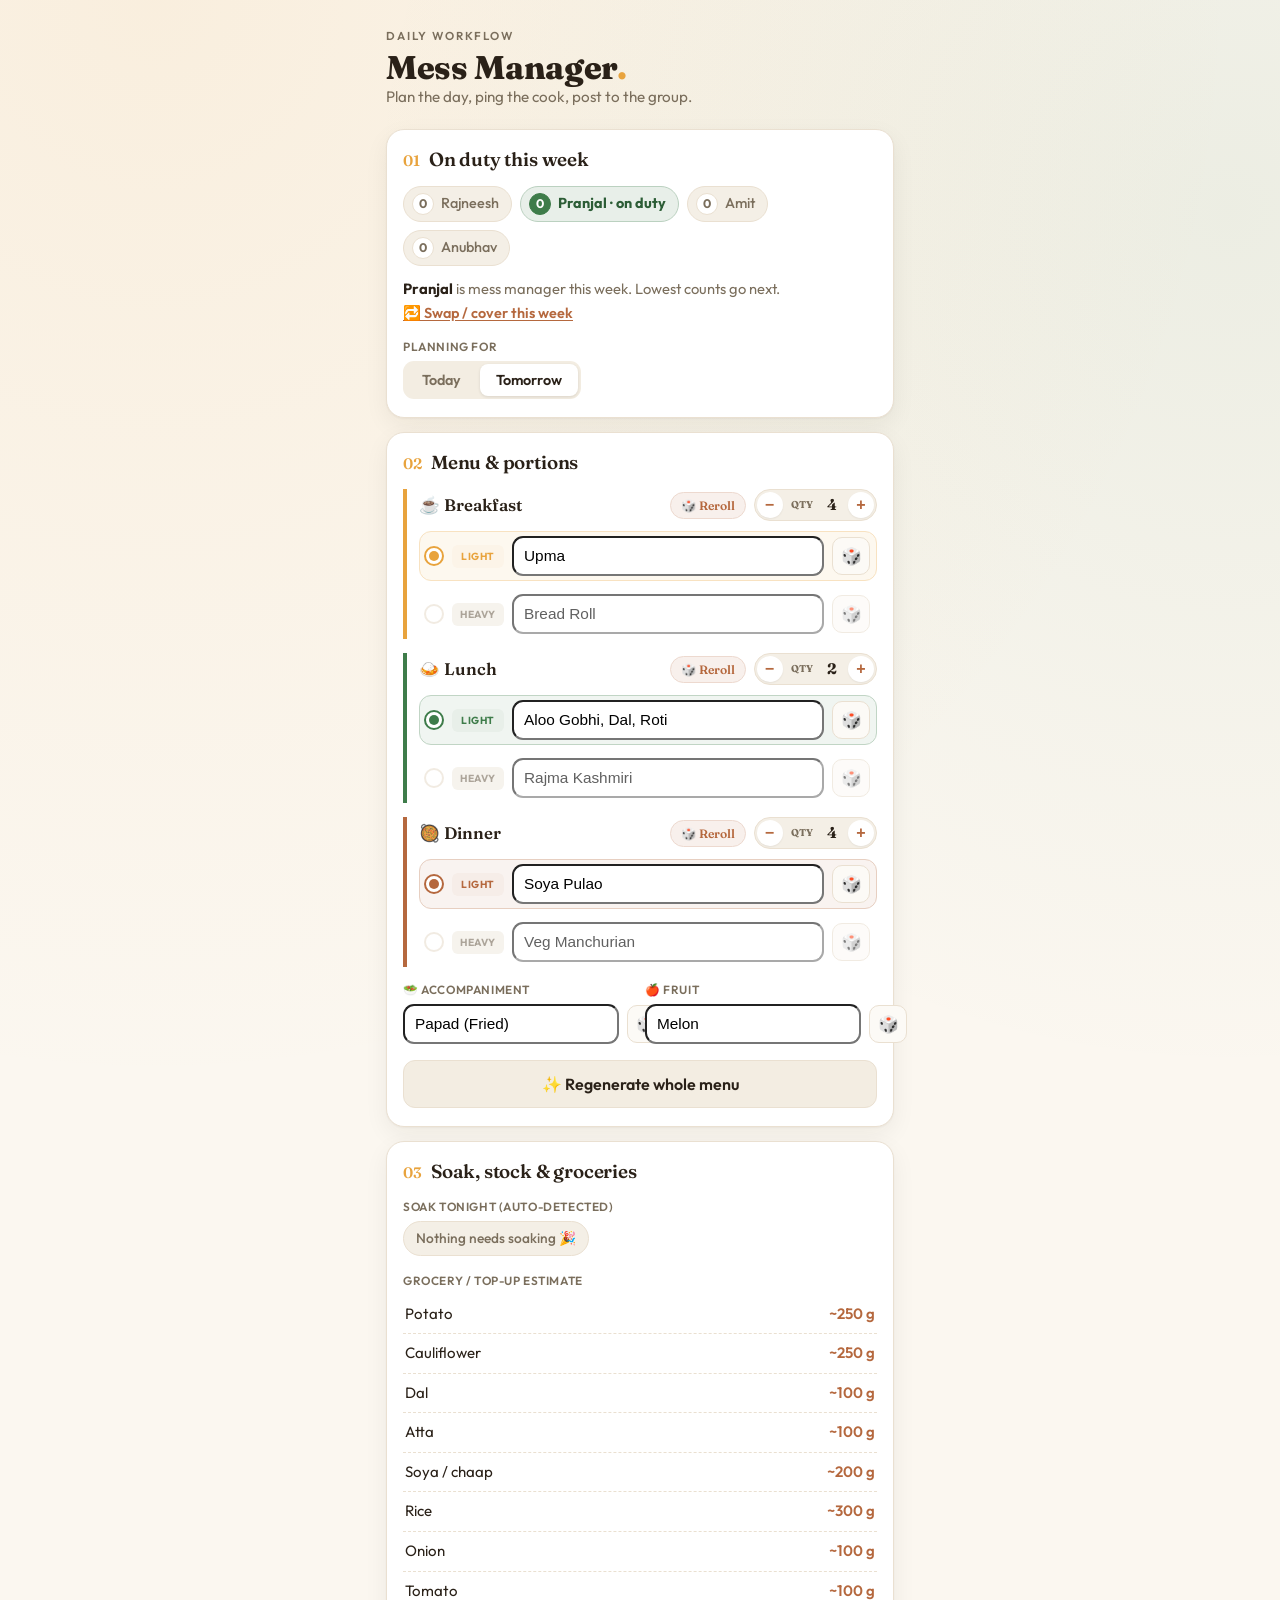
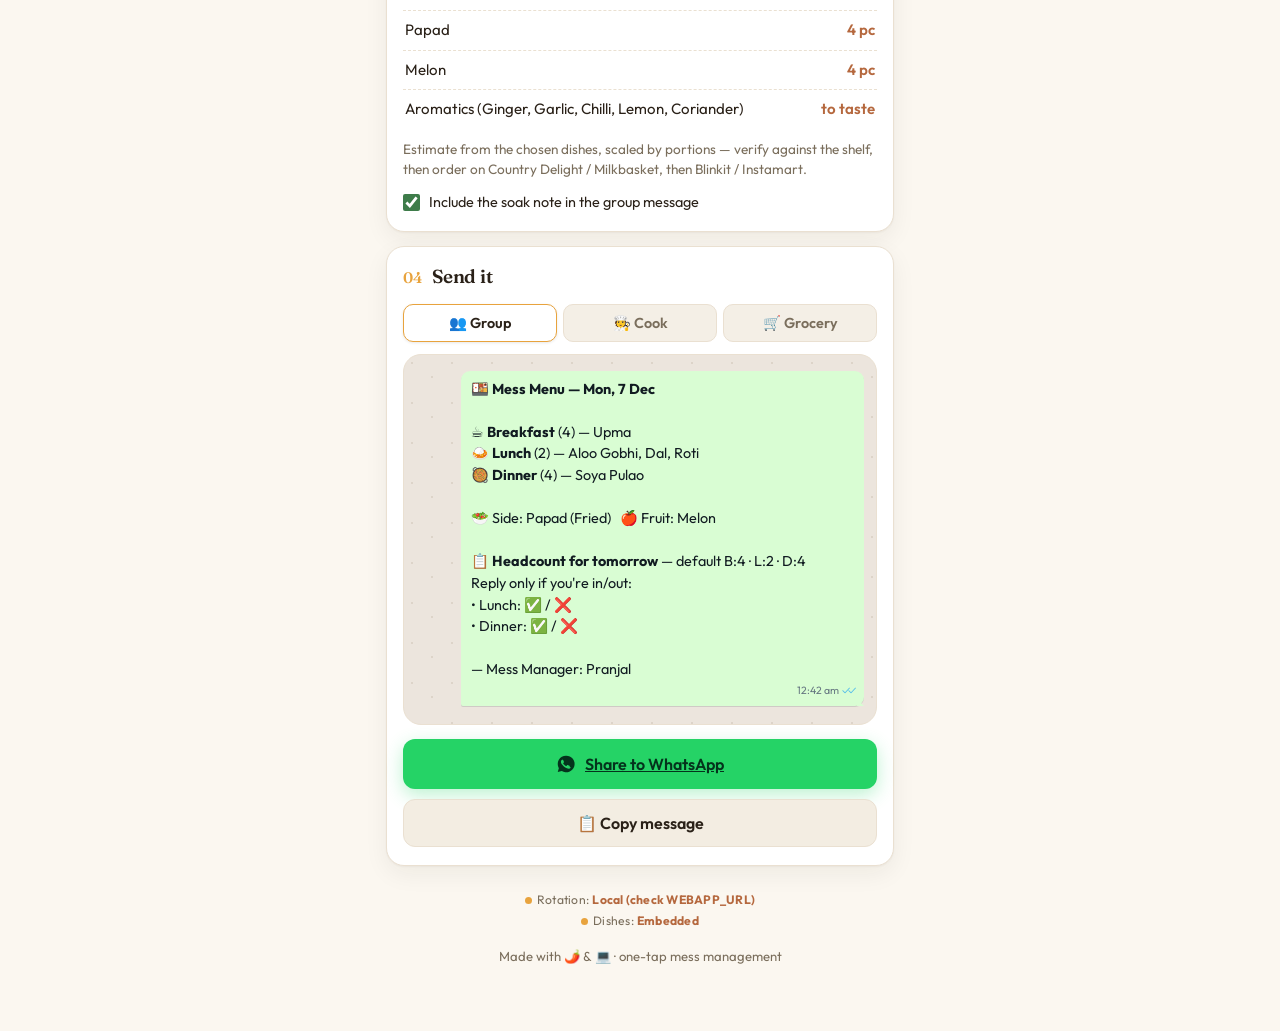
==== commit 9db7d5cb: "Mess manager: add accompaniments, single-selection, and backend persistence" ====
--- a/mess-manager.html
+++ b/mess-manager.html
@@ -71,8 +71,8 @@
     .slot { display: flex; align-items: center; gap: 8px; margin-bottom: 8px; }
     .slot:last-child { margin-bottom: 0; }
     .badge { flex: none; font-size: .64rem; font-weight: 700; letter-spacing: .06em; text-transform: uppercase; color: var(--accent); background: color-mix(in srgb, var(--accent) 12%, white); border-radius: 6px; padding: 4px 7px; width: 52px; text-align: center; }
-    .slot input.dish { flex: 1 1 auto; font-size: .96rem; padding: 9px 10px; }
-    .slot.opt { padding: 4px 6px 4px 4px; border: 1px solid transparent; border-radius: 12px; transition: background .15s, border-color .15s, opacity .15s; }
+    .slot input.dish { flex: 1 1 auto; font-size: .96rem; padding: 9px 10px; border-radius: 11px; }
+    .slot.opt { padding: 4px 6px 4px 4px; border: 1px solid transparent; border-radius: 12px; cursor: pointer; transition: background .15s, border-color .15s, opacity .15s; }
     .slot.opt.sel { background: color-mix(in srgb, var(--accent) 8%, white); border-color: color-mix(in srgb, var(--accent) 32%, white); }
     .slot.opt:not(.sel) { opacity: .62; }
     .slot.opt:not(.sel) .badge { background: #F1ECE3; color: var(--ink-soft); }
@@ -125,6 +125,10 @@
     .dot-ind { display: inline-block; width: 7px; height: 7px; border-radius: 999px; background: var(--ink-soft); margin-right: 5px; vertical-align: middle; }
     .dot-ind.live { background: var(--wa-green); } .dot-ind.local { background: var(--haldi); }
     footer { text-align: center; color: var(--ink-soft); font-size: .82rem; margin-top: 16px; }
+
+    .recent-list { margin-top: 12px; font-size: .84rem; color: var(--ink-soft); border-top: 1px solid var(--line); padding-top: 8px; }
+    .recent-list summary { cursor: pointer; font-weight: 600; margin-bottom: 4px; }
+    .recent-item { display: inline-block; background: #F4EFE6; padding: 2px 8px; border-radius: 6px; margin: 2px; }
 
     @media (prefers-reduced-motion: reduce) { * { transition: none !important; } }
   </style>
@@ -162,21 +166,21 @@
     <div class="step-head"><span class="step-num">02</span><span class="step-title">Menu &amp; portions</span></div>
     <div class="meal breakfast">
       <div class="meal-label">☕ Breakfast<span class="meal-tools"><button class="meal-roll" data-meal="breakfast">🎲 Reroll</button><span class="qty" data-meal="breakfast"><button data-d="-1">−</button><span class="qlbl">qty</span><span class="qv">4</span><button data-d="1">+</button></span></span></div>
-      <div class="slot opt" data-meal="breakfast" data-pref="light"><button class="radio" aria-label="Choose light"></button><span class="badge">Light</span><input class="dish" data-k="bfLight" /><button class="dice" data-roll="bfLight" aria-label="Reroll">🎲</button></div>
-      <div class="slot opt" data-meal="breakfast" data-pref="heavy"><button class="radio" aria-label="Choose heavy"></button><span class="badge">Heavy</span><input class="dish" data-k="bfHeavy" /><button class="dice" data-roll="bfHeavy" aria-label="Reroll">🎲</button></div>
+      <div class="slot opt" data-meal="breakfast" data-pref="light"><div class="radio" aria-label="Choose light"></div><span class="badge">Light</span><input class="dish" data-k="bfLight" /><button class="dice" data-roll="bfLight" aria-label="Reroll">🎲</button></div>
+      <div class="slot opt" data-meal="breakfast" data-pref="heavy"><div class="radio" aria-label="Choose heavy"></div><span class="badge">Heavy</span><input class="dish" data-k="bfHeavy" /><button class="dice" data-roll="bfHeavy" aria-label="Reroll">🎲</button></div>
     </div>
     <div class="meal lunch">
       <div class="meal-label">🍛 Lunch<span class="meal-tools"><button class="meal-roll" data-meal="lunch">🎲 Reroll</button><span class="qty" data-meal="lunch"><button data-d="-1">−</button><span class="qlbl">qty</span><span class="qv">2</span><button data-d="1">+</button></span></span></div>
-      <div class="slot opt" data-meal="lunch" data-pref="light"><button class="radio" aria-label="Choose light"></button><span class="badge">Light</span><input class="dish" data-k="lunchLight" /><button class="dice" data-roll="lunchLight" aria-label="Reroll">🎲</button></div>
-      <div class="slot opt" data-meal="lunch" data-pref="heavy"><button class="radio" aria-label="Choose heavy"></button><span class="badge">Heavy</span><input class="dish" data-k="lunchHeavy" /><button class="dice" data-roll="lunchHeavy" aria-label="Reroll">🎲</button></div>
+      <div class="slot opt" data-meal="lunch" data-pref="light"><div class="radio" aria-label="Choose light"></div><span class="badge">Light</span><input class="dish" data-k="lunchLight" /><button class="dice" data-roll="lunchLight" aria-label="Reroll">🎲</button></div>
+      <div class="slot opt" data-meal="lunch" data-pref="heavy"><div class="radio" aria-label="Choose heavy"></div><span class="badge">Heavy</span><input class="dish" data-k="lunchHeavy" /><button class="dice" data-roll="lunchHeavy" aria-label="Reroll">🎲</button></div>
     </div>
     <div class="meal dinner">
       <div class="meal-label">🥘 Dinner<span class="meal-tools"><button class="meal-roll" data-meal="dinner">🎲 Reroll</button><span class="qty" data-meal="dinner"><button data-d="-1">−</button><span class="qlbl">qty</span><span class="qv">4</span><button data-d="1">+</button></span></span></div>
-      <div class="slot opt" data-meal="dinner" data-pref="light"><button class="radio" aria-label="Choose light"></button><span class="badge">Light</span><input class="dish" data-k="dinnerLight" /><button class="dice" data-roll="dinnerLight" aria-label="Reroll">🎲</button></div>
-      <div class="slot opt" data-meal="dinner" data-pref="heavy"><button class="radio" aria-label="Choose heavy"></button><span class="badge">Heavy</span><input class="dish" data-k="dinnerHeavy" /><button class="dice" data-roll="dinnerHeavy" aria-label="Reroll">🎲</button></div>
+      <div class="slot opt" data-meal="dinner" data-pref="light"><div class="radio" aria-label="Choose light"></div><span class="badge">Light</span><input class="dish" data-k="dinnerLight" /><button class="dice" data-roll="dinnerLight" aria-label="Reroll">🎲</button></div>
+      <div class="slot opt" data-meal="dinner" data-pref="heavy"><div class="radio" aria-label="Choose heavy"></div><span class="badge">Heavy</span><input class="dish" data-k="dinnerHeavy" /><button class="dice" data-roll="dinnerHeavy" aria-label="Reroll">🎲</button></div>
     </div>
     <div class="extras-row">
-      <div class="field"><label class="lbl">🥗 Side</label><div class="slot" style="margin:0;"><input class="dish" data-k="extra" /><button class="dice" data-roll="extra" aria-label="Reroll">🎲</button></div></div>
+      <div class="field"><label class="lbl">🥗 Accompaniment</label><div class="slot" style="margin:0;"><input class="dish" data-k="extra" /><button class="dice" data-roll="extra" aria-label="Reroll">🎲</button></div></div>
       <div class="field"><label class="lbl">🍎 Fruit</label><div class="slot" style="margin:0;"><input class="dish" data-k="fruit" /><button class="dice" data-roll="fruit" aria-label="Reroll">🎲</button></div></div>
     </div>
     <button class="btn ghost" id="regen" style="margin-top:16px;">✨ Regenerate whole menu</button>
@@ -210,6 +214,12 @@
       <button class="btn ghost" id="copy">📋 Copy message</button>
     </div>
     <div class="copied" id="copied">Copied — paste it in the group ✓</div>
+    <div id="recent-wrap" class="recent-list" style="display:none;">
+      <details>
+        <summary>📜 Recently shared (avoid repeats)</summary>
+        <div id="recent-items"></div>
+      </details>
+    </div>
   </section>
 
   <p class="status-note" id="status"></p>
@@ -217,25 +227,26 @@
 
   <script>
     /* =====================================================================
-       CONFIG — set these for the deployed (GitHub Pages) version.
-       Leave WEBAPP_URL blank to run fully local (state won't persist).
+       CONFIG
        ===================================================================== */
     let ROSTER = ["Rajneesh", "Pranjal", "Amit", "Anubhav"];
-    const WEBAPP_URL = "https://script.google.com/macros/s/AKfycbyZ7nhIDNO6DnkS_SsvFeSxpfmTd8mQAgTNeqJBj-rn8Q3KgXLqwtG7-T5oEEME9RnGTA/exec"; // paste your Apps Script /exec URL after deploying Code.gs
+    const WEBAPP_URL = "https://script.google.com/macros/s/AKfycbyZ7nhIDNO6DnkS_SsvFeSxpfmTd8mQAgTNeqJBj-rn8Q3KgXLqwtG7-T5oEEME9RnGTA/exec";
     const DEFAULT_QTY = { breakfast: 4, lunch: 2, dinner: 4 };
 
     const SHEET_ID = '1l1GS2HetL5wO3rGUhqbKp_jgpYEmSZdlJ5xgagzHcOk';
     const CSV_URL = `https://docs.google.com/spreadsheets/d/${SHEET_ID}/gviz/tq?tqx=out:csv&sheet=Database`;
+
+    const ACCOMPANIMENTS = ["Boondi Raita","Cucumber Raita","Mixed Veg Raita","Pineapple Raita","Papad (Roasted)","Papad (Fried)","Green Salad","Onion & Lemon Salad","Kachumber Salad","Mint Chutney","Coriander Chutney","Pickle","Masala Chaas"];
 
     let DATA = {
       breakfast: { light: ["Vermicelli (Semiya Upma)","Sabudana Khichdi","Upma","Uttapam","Poha","Vegetable Quinoa","Fried Idly","Veg cheese sandwiches","Sooji Toast","Chilla","Kala Desi Chana Boiled, Onion, Tomato"], heavy: ["Aloo Paratha, curd","Paneer Paratha, curd","Methi Paratha, chutney","Pav Bhaji","Idly Sambhar","Chole, Poori","Aloo Bhaji, Poori","Bread Roll","Chole, Bhature","Dal Dhokli","Stuffed Parathas Paneer/Pyaz/Aloo/Gobhi","Masala Dosa, Chutney, Sambhar"] },
       lunch: { light: ["Rajma, Jeera Onion Rice","Jeera Aloo, Dal, Roti","Aloo Gajar Beans, Dal, Roti","Aloo Gobhi, Dal, Roti","Bhindi, Roti, Dal","Kadhi, Rice","Lauki Kofta, Roti","Matar Mushroom, Roti","Arbi masala, Roti, Dal","Bharwa bhindi, Roti","Dal, Rice"], heavy: ["Chole, Rice","Dal makhani, rice","Bharwa shimla mirch, roti","Aloo shimla, Roti","Gatte ki sabji, Roti","Malai Kofta, Roti","Dum Aloo, Roti","Dal Baati","Methi malai matar, Roti","Egg Curry, Roti","Paneer Butter Masala","Rajma Kashmiri","Matar Mushroom"] },
       dinner: { light: ["Veg/Peas/Masala/Soya Pulao","Tawa Pulao","Paneer bhurji, Paratha","Veg Hakka Noodles","Veg fried rice","Veg daliya","Veg Khichadi","Lauki kofta, Roti","Bhel Puri/Papdi chaat","Lemon/Tomato rice","Dal, Rice","Dhokla","Pasta","Tomato Soup","Soya Chaap"], heavy: ["Aloo/Pyaz/Paneer Paratha","Paratha with Paneer curry","Veg kofta, Roti","Chilli Paneer","Veg Manchurian","Idly, Chutney, Sambhar","Navratan Korma, Roti"] },
-      extras: ["Brinjal","Palak","Karela","Methi","Parwal","Pumpkin","Lauki","Torai","Kamal Kakdi","Kathal"],
+      extras: ACCOMPANIMENTS,
       fruits: ["Watermelon","Pear","Melon","Plum","Pomegranate","Jamun","Apples","Grapes","Banana","Litchi","Mangoes"]
     };
 
-    /* ---------- split "A/B/C Dish" entries into separate dishes ---------- */
+    /* ---------- split "A/B/C Dish" entries ---------- */
     const SPECIAL_SPLIT = {
       "Stuffed Parathas Paneer/Pyaz/Aloo/Gobhi": ["Paneer Stuffed Paratha","Pyaz Stuffed Paratha","Aloo Stuffed Paratha","Gobhi Stuffed Paratha"],
       "Veg/Peas/Masala/Soya Pulao": ["Veg Pulao","Peas Pulao","Masala Pulao","Soya Pulao"],
@@ -247,7 +258,7 @@
       const key = (name || "").trim();
       if (SPECIAL_SPLIT[key]) return SPECIAL_SPLIT[key].slice();
       if (!key.includes("/")) return [key];
-      const m = key.match(/([A-Za-z]+(?:\/[A-Za-z]+)+)/); // run of word/word/word
+      const m = key.match(/([A-Za-z]+(?:\/[A-Za-z]+)+)/);
       if (!m) return [key];
       const alts = m[1].split("/").map(s => s.trim()).filter(Boolean);
       const before = key.slice(0, m.index).trim();
@@ -275,7 +286,7 @@
       { test: n => /chole|chhole/.test(n) || (/chana/.test(n) && !/kala/.test(n)), label: "Kabuli chana — overnight" },
       { test: n => /bhature|bhatura/.test(n), label: "Set bhatura dough — night before" },
       { test: n => /sabudana/.test(n), label: "Sabudana — 4–5 hrs" },
-      { test: n => /idl|dosa|uttapam|medu|vada/.test(n), label: "Rice + urad — ferment batter (day ahead)" }
+      { test: n => /idl|dosa|uttapam|medu|vada/.test(n), label: "Rice + urad — ferment batter" }
     ];
     function detectSoak(names) { const f = new Map(); names.forEach(raw => { const n = (raw || "").toLowerCase(); SOAK_RULES.forEach(r => { if (r.test(n)) f.set(r.label, true); }); }); return [...f.keys()]; }
 
@@ -307,215 +318,188 @@
       { kw: /dal|kadhi|sambhar|sambar/, item: "Dal", g: 45 },
       { kw: /rice|pulao|pulav|biryani|khichdi|khichadi/, item: "Rice", g: 80 },
       { kw: /roti|paratha|poori|puri|chapati|baati|dhokli/, item: "Atta", g: 60 },
-      { kw: /bhature|bhatura/, item: "Maida", g: 60 }
-    ];
-    const PIECE = [
-      { kw: /egg/, item: "Eggs", each: 1.5 },
-      { kw: /bread|sandwich|pav|roll/, item: "Bread / pav", each: 2 }
+      { kw: /bhature|bhatura/, item: "Maida", g: 60 },
+      { kw: /raita/, item: "Curd", g: 80 },
+      { kw: /salad/, item: "Onion/Cucumber/Tomato", g: 100 }
     ];
     function fmtG(g) { g = Math.round(g / 50) * 50; if (g >= 1000) { const k = g / 1000; return "~" + (Number.isInteger(k) ? k : k.toFixed(1)) + " kg"; } return "~" + g + " g"; }
 
     function deriveGrocery() {
       const m = state.menu, q = state.qty;
-      const mains = [[chosenDish("breakfast"), q.breakfast], [chosenDish("lunch"), q.lunch], [chosenDish("dinner"), q.dinner]];
+      const mains = [[chosenDish("breakfast"), q.breakfast], [chosenDish("lunch"), q.lunch], [chosenDish("dinner"), q.dinner], [m.extra, Math.max(q.lunch, q.dinner)]];
       const grams = {}, pieces = {}; let curryHeads = 0;
       mains.forEach(([dish, cnt]) => {
         if (!dish || dish === "—") return;
         const n = dish.toLowerCase(); const heads = Math.max(1, cnt);
         ING.forEach(r => { if (r.kw.test(n)) grams[r.item] = (grams[r.item] || 0) + r.g * heads; });
-        PIECE.forEach(r => { if (r.kw.test(n)) pieces[r.item] = (pieces[r.item] || 0) + r.each * heads; });
+        if (/egg/.test(n)) pieces["Eggs"] = (pieces["Eggs"] || 0) + 1.5 * heads;
+        if (/bread|sandwich|pav|roll/.test(n)) pieces["Bread / pav"] = (pieces["Bread / pav"] || 0) + 2 * heads;
+        if (/papad/.test(n)) pieces["Papad"] = (pieces["Papad"] || 0) + 1 * heads;
         if (/masala|curry|gravy|kofta|butter|makhani|korma|rajma|chole|dal|kadhi|matar|bhurji|paneer/.test(n)) curryHeads += heads;
-        if (/curd|paratha|rajma|kadhi/.test(n)) grams["Curd"] = (grams["Curd"] || 0) + 40 * heads;
+        if (/curd|paratha|rajma|kadhi|raita/.test(n)) grams["Curd"] = (grams["Curd"] || 0) + 40 * heads;
       });
-      if (m.extra && m.extra !== "—") grams[m.extra] = (grams[m.extra] || 0) + 90 * Math.max(q.lunch, q.dinner);
       if (m.fruit && m.fruit !== "—") pieces[m.fruit] = (pieces[m.fruit] || 0) + Math.max(q.breakfast, q.dinner);
       if (curryHeads) { grams["Onion"] = (grams["Onion"] || 0) + 45 * curryHeads; grams["Tomato"] = (grams["Tomato"] || 0) + 40 * curryHeads; }
       const out = [];
       Object.keys(grams).forEach(k => out.push({ item: k, amt: fmtG(grams[k]) }));
       Object.keys(pieces).forEach(k => out.push({ item: k, amt: Math.round(pieces[k]) + " pc" }));
-      if (curryHeads) out.push({ item: "Ginger-garlic, green chilli, coriander, lemon", amt: "to taste" });
+      if (curryHeads) out.push({ item: "Aromatics (Ginger, Garlic, Chilli, Lemon, Coriander)", amt: "to taste" });
       return out;
     }
 
-    const rand = a => a && a.length ? a[Math.floor(Math.random() * a.length)] : "—";
-    function isoWeek(d) { const t = new Date(Date.UTC(d.getFullYear(), d.getMonth(), d.getDate())); const day = t.getUTCDay() || 7; t.setUTCDate(t.getUTCDate() + 4 - day); const ys = new Date(Date.UTC(t.getUTCFullYear(), 0, 1)); return Math.ceil((((t - ys) / 86400000) + 1) / 7); }
-    function isoYear(d) { const t = new Date(Date.UTC(d.getFullYear(), d.getMonth(), d.getDate())); const day = t.getUTCDay() || 7; t.setUTCDate(t.getUTCDate() + 4 - day); return t.getUTCFullYear(); }
-    function weekKey(d) { return isoYear(d) + "-W" + String(isoWeek(d)).padStart(2, "0"); }
-    function mondayOf(d) { const x = new Date(d); const day = (x.getDay() + 6) % 7; x.setDate(x.getDate() - day); return x.toISOString().slice(0, 10); }
-    function targetDate() { const d = new Date(); d.setDate(d.getDate() + state.dayOffset); return d; }
-    const fmtLong = d => d.toLocaleDateString('en-IN', { weekday: 'short', day: 'numeric', month: 'short' });
-
-    function pick(counts, last) {
-      const min = Math.min(...ROSTER.map(p => counts[p] || 0));
-      const atMin = ROSTER.filter(p => (counts[p] || 0) === min);
-      if (atMin.length > 1 && last && atMin.includes(last)) { const alt = atMin.find(p => p !== last); if (alt) return alt; }
-      return atMin[0];
-    }
-    function localState() {
-      const wk = isoWeek(new Date()); const counts = {}; ROSTER.forEach(p => counts[p] = 0);
-      let last = null, cur = ROSTER[0];
-      for (let i = 1; i <= wk; i++) { const m = pick(counts, last); counts[m]++; last = m; cur = m; }
-      return { manager: cur, counts, swapped: false };
-    }
-
-    const state = { dayOffset: 1, menu: {}, qty: { ...DEFAULT_QTY }, pref: { breakfast: "light", lunch: "light", dinner: "light" }, rot: null, tab: "group", backend: "local" };
+    const state = { dayOffset: 1, menu: {}, qty: { ...DEFAULT_QTY }, pref: { breakfast: "light", lunch: "light", dinner: "light" }, rot: null, tab: "group", backend: "local", recent: [] };
     const ACTIVE_KEY = { breakfast: { light: "bfLight", heavy: "bfHeavy" }, lunch: { light: "lunchLight", heavy: "lunchHeavy" }, dinner: { light: "dinnerLight", heavy: "dinnerHeavy" } };
     const chosenDish = meal => state.menu[ACTIVE_KEY[meal][state.pref[meal]]] || "—";
     const chosenList = () => [chosenDish("breakfast"), chosenDish("lunch"), chosenDish("dinner"), state.menu.extra, state.menu.fruit].filter(x => x && x !== "—");
-    const $ = s => document.querySelector(s);
-    const slots = ["bfLight","bfHeavy","lunchLight","lunchHeavy","dinnerLight","dinnerHeavy","extra","fruit"];
+    
+    function isoWeek(d) { const t = new Date(Date.UTC(d.getFullYear(), d.getMonth(), d.getDate())); const day = t.getUTCDay() || 7; t.setUTCDate(t.getUTCDate() + 4 - day); const ys = new Date(Date.UTC(t.getUTCFullYear(), 0, 1)); return Math.ceil((((t - ys) / 86400000) + 1) / 7); }
+    function weekKey(d) { const t = new Date(Date.UTC(d.getFullYear(), d.getMonth(), d.getDate())); const day = t.getUTCDay() || 7; t.setUTCDate(t.getUTCDate() + 4 - day); return t.getUTCFullYear() + "-W" + String(Math.ceil((((t - new Date(Date.UTC(t.getUTCFullYear(), 0, 1))) / 86400000) + 1) / 7)).padStart(2, "0"); }
+    function targetDate() { const d = new Date(); d.setDate(d.getDate() + state.dayOffset); return d; }
+    const fmtLong = d => d.toLocaleDateString('en-IN', { weekday: 'short', day: 'numeric', month: 'short' });
 
     function rollSlot(k) {
-      const map = { bfLight: () => rand(DATA.breakfast.light), bfHeavy: () => rand(DATA.breakfast.heavy), lunchLight: () => rand(DATA.lunch.light), lunchHeavy: () => rand(DATA.lunch.heavy), dinnerLight: () => rand(DATA.dinner.light), dinnerHeavy: () => rand(DATA.dinner.heavy), extra: () => rand(DATA.extras), fruit: () => rand(DATA.fruits) };
-      state.menu[k] = map[k](); const i = document.querySelector(`input[data-k="${k}"]`); if (i) i.value = state.menu[k];
-    }
-    function regenAll() { slots.forEach(rollSlot); render(); }
-    const MEAL_SLOTS = { breakfast: ["bfLight","bfHeavy"], lunch: ["lunchLight","lunchHeavy"], dinner: ["dinnerLight","dinnerHeavy"] };
-    function rollMeal(meal) { (MEAL_SLOTS[meal] || []).forEach(rollSlot); render(); }
+      const map = { bfLight: () => DATA.breakfast.light, bfHeavy: () => DATA.breakfast.heavy, lunchLight: () => DATA.lunch.light, lunchHeavy: () => DATA.lunch.heavy, dinnerLight: () => DATA.dinner.light, dinnerHeavy: () => DATA.dinner.heavy, extra: () => DATA.extras, fruit: () => DATA.fruits };
+      const pool = map[k]();
+      const filtered = pool.filter(d => !state.recent.some(r => r.toLowerCase() === d.toLowerCase()));
+      state.menu[k] = (filtered.length ? filtered : pool)[Math.floor(Math.random() * (filtered.length || pool.length))];
+      const i = document.querySelector(`input[data-k="${k}"]`); if (i) i.value = state.menu[k];
+    }
+    function regenAll() { ["bfLight","bfHeavy","lunchLight","lunchHeavy","dinnerLight","dinnerHeavy","extra","fruit"].forEach(rollSlot); render(); }
+    function rollMeal(meal) { ["light","heavy"].forEach(p => rollSlot(ACTIVE_KEY[meal][p])); render(); }
 
     function jsonp(params) {
       return new Promise((res, rej) => {
-        if (!WEBAPP_URL) return rej(new Error("no-backend"));
+        if (!WEBAPP_URL) return rej("no-backend");
         const cb = "_mm" + Math.random().toString(36).slice(2);
         window[cb] = d => { res(d); cleanup(); };
         const s = document.createElement("script");
         s.src = WEBAPP_URL + "?" + new URLSearchParams({ ...params, callback: cb }).toString();
-        s.onerror = () => { rej(new Error("net")); cleanup(); };
-        const t = setTimeout(() => { rej(new Error("timeout")); cleanup(); }, 7000);
+        s.onerror = () => { rej("net"); cleanup(); };
+        const t = setTimeout(() => { rej("timeout"); cleanup(); }, 8000);
         function cleanup() { delete window[cb]; s.remove(); clearTimeout(t); }
         document.body.appendChild(s);
       });
     }
-    async function loadRotation() {
+
+    async function logMenu() {
+      if (state.backend !== 'live') return;
+      const d = targetDate().toISOString().slice(0, 10);
+      try { await jsonp({ action: "log", date: d, manager: state.rot.manager, bf: chosenDish("breakfast"), lunch: chosenDish("lunch"), dinner: chosenDish("dinner"), side: state.menu.extra, fruit: state.menu.fruit, b_qty: state.qty.breakfast, l_qty: state.qty.lunch, d_qty: state.qty.dinner }); } catch (e) {}
+    }
+
+    async function loadState() {
       const d = new Date();
       try {
-        const r = await jsonp({ action: "state", week: weekKey(d), start: mondayOf(d) });
-        if (r && r.ok) { if (r.roster) ROSTER = r.roster; state.rot = { manager: r.manager, counts: r.counts, swapped: false }; state.backend = "live"; return; }
-        throw new Error("bad");
-      } catch (e) { state.rot = localState(); state.backend = "local"; }
-    }
-    async function doSwap(newM, reason) {
-      const d = new Date();
-      if (state.backend === "live") {
-        try { const r = await jsonp({ action: "swap", week: weekKey(d), manager: newM, note: reason || "", start: mondayOf(d) }); if (r && r.ok) { state.rot = { manager: r.manager, counts: r.counts, swapped: true }; return true; } } catch (e) {}
+        const r = await jsonp({ action: "state", week: weekKey(d), start: d.toISOString().slice(0, 10) });
+        if (r && r.ok) {
+          if (r.roster) ROSTER = r.roster;
+          state.rot = { manager: r.manager, counts: r.counts, swapped: false };
+          state.recent = r.recent || [];
+          state.backend = "live";
+        }
+      } catch (e) {
+        const wk = isoWeek(d); const counts = {}; ROSTER.forEach(p => counts[p] = 0);
+        let cur = ROSTER[wk % ROSTER.length];
+        state.rot = { manager: cur, counts, swapped: false }; state.backend = "local";
       }
-      const orig = state.rot.manager;
-      state.rot.counts[orig] = Math.max(0, (state.rot.counts[orig] || 0) - 1);
-      state.rot.counts[newM] = (state.rot.counts[newM] || 0) + 1;
-      state.rot.manager = newM; state.rot.swapped = true; return true;
+      render();
     }
 
     function buildGroup() {
       const d = targetDate(), m = state.menu, q = state.qty;
-      const dayWord = state.dayOffset === 0 ? "today" : "tomorrow";
-      const tag = meal => state.pref[meal] === "heavy" ? "heavy" : "light";
       let t = `🍱 *Mess Menu — ${fmtLong(d)}*\n\n`;
       t += `☕ *Breakfast* (${q.breakfast}) — ${chosenDish("breakfast")}\n`;
       t += `🍛 *Lunch* (${q.lunch}) — ${chosenDish("lunch")}\n`;
       t += `🥘 *Dinner* (${q.dinner}) — ${chosenDish("dinner")}\n\n`;
       t += `🥗 Side: ${m.extra}   🍎 Fruit: ${m.fruit}\n\n`;
-      t += `📋 *Headcount for ${dayWord}* — default B:${q.breakfast} · L:${q.lunch} · D:${q.dinner}\nReply only if you're in/out:\n• Lunch: ✅ / ❌\n• Dinner: ✅ / ❌\n`;
+      t += `📋 *Headcount for tomorrow* — default B:${q.breakfast} · L:${q.lunch} · D:${q.dinner}\nReply only if you're in/out:\n• Lunch: ✅ / ❌\n• Dinner: ✅ / ❌\n`;
       const soak = detectSoak(chosenList());
-      if ($('#incl-soak').checked && soak.length) t += `\n🧑‍🍳 _Cook: please soak — ${soak.join("; ")}._\n`;
+      if (document.getElementById('incl-soak').checked && soak.length) t += `\n🧑‍🍳 _Cook: please soak — ${soak.join("; ")}._\n`;
       t += `\n— Mess Manager: ${state.rot.manager}`;
       return t;
     }
     function buildCook() {
       const d = targetDate(), m = state.menu, q = state.qty;
       let t = `🧑‍🍳 *Cook plan — ${fmtLong(d)}*\n\n`;
-      t += `Portions → Breakfast: ${q.breakfast} · Lunch: ${q.lunch} · Dinner: ${q.dinner}\n\n`;
+      t += `Portions → B: ${q.breakfast} · L: ${q.lunch} · D: ${q.dinner}\n\n`;
       t += `☕ Breakfast: ${chosenDish("breakfast")}\n`;
       t += `🍛 Lunch: ${chosenDish("lunch")}\n`;
       t += `🥘 Dinner: ${chosenDish("dinner")}\n`;
       t += `🥗 Side: ${m.extra}\n\n`;
       const soak = detectSoak(chosenList());
       t += soak.length ? `🌙 *Soak tonight:* ${soak.join("; ")}.\n\n` : `🌙 Nothing to soak tonight.\n\n`;
-      t += `Pantry check: dal, rice, atta, oil, condiments — flag if low.\n— ${state.rot.manager}`;
+      t += `Pantry check: dal, rice, atta, condiments — flag if low.\n— ${state.rot.manager}`;
       return t;
     }
-    function buildGrocery() {
-      const d = targetDate(), list = deriveGrocery();
-      let t = `🛒 *Grocery / top-up — ${fmtLong(d)}*\n\n`;
-      t += list.map(x => `• ${x.item} — ${x.amt}`).join("\n");
-      t += `\n\n_Estimate from today's menu — verify against stock._`;
-      return t;
-    }
     function currentMessage() { return state.tab === "cook" ? buildCook() : state.tab === "grocery" ? buildGrocery() : buildGroup(); }
-    function waToHtml(s) { const esc = s.replace(/&/g, "&amp;").replace(/</g, "&lt;").replace(/>/g, "&gt;"); return esc.replace(/\*(.+?)\*/g, "<b>$1</b>").replace(/_(.+?)_/g, "<i>$1</i>"); }
-
-    function renderRoster() {
-      const r = state.rot; const pills = $('#roster-pills'); pills.innerHTML = "";
-      ROSTER.forEach(p => { const on = p === r.manager; const el = document.createElement("span"); el.className = "pill" + (on ? " on" : ""); el.innerHTML = `<span class="num">${r.counts[p] || 0}</span>${p}${on ? " · on duty" : ""}`; pills.appendChild(el); });
-      $('#duty-line').innerHTML = `<b>${r.manager}</b> is mess manager this week (${weekKey(new Date())}). Numbers show weeks served — lowest goes next.` + (r.swapped ? " <i>Swapped.</i>" : "");
-      const sel = $('#swap-who'); sel.innerHTML = ""; ROSTER.filter(p => p !== r.manager).forEach(p => { const o = document.createElement("option"); o.value = p; o.textContent = p; sel.appendChild(o); });
-    }
-    function renderGrocery() { const ul = $('#grocery'); const list = deriveGrocery(); ul.innerHTML = list.length ? list.map(x => `<li><span>${x.item}</span><span class="amt">${x.amt}</span></li>`).join("") : `<li><span>Nothing flagged — generate a menu.</span></li>`; }
-    function renderSelection() {
-      document.querySelectorAll('.slot.opt').forEach(el => {
-        el.classList.toggle('sel', state.pref[el.dataset.meal] === el.dataset.pref);
-      });
-    }
+    function waToHtml(s) { return s.replace(/&/g, "&amp;").replace(/</g, "&lt;").replace(/>/g, "&gt;").replace(/\*(.+?)\*/g, "<b>$1</b>").replace(/_(.+?)_/g, "<i>$1</i>"); }
+
     function render() {
       if (!state.rot) return;
-      renderRoster(); renderGrocery(); renderSelection();
+      const r = state.rot; const pills = document.getElementById('roster-pills'); pills.innerHTML = "";
+      ROSTER.forEach(p => { const on = p === r.manager; pills.innerHTML += `<span class="pill ${on ? 'on' : ''}"><span class="num">${r.counts[p] || 0}</span>${p}${on ? ' · on duty' : ''}</span>`; });
+      document.getElementById('duty-line').innerHTML = `<b>${r.manager}</b> is mess manager this week. Lowest counts go next.`;
+      
+      document.querySelectorAll('.slot.opt').forEach(el => el.classList.toggle('sel', state.pref[el.dataset.meal] === el.dataset.pref));
+      
       const soak = detectSoak(chosenList());
-      $('#soak-chips').innerHTML = soak.length ? soak.map(s => `<span class="chip">🌙 ${s}</span>`).join("") : `<span class="chip calm">Nothing needs soaking 🎉</span>`;
+      document.getElementById('soak-chips').innerHTML = soak.length ? soak.map(s => `<span class="chip">🌙 ${s}</span>`).join("") : `<span class="chip calm">Nothing needs soaking 🎉</span>`;
+      
+      const ul = document.getElementById('grocery'); const list = deriveGrocery();
+      ul.innerHTML = list.map(x => `<li><span>${x.item}</span><span class="amt">${x.amt}</span></li>`).join("");
+      
       const msg = currentMessage();
-      $('#msg').innerHTML = waToHtml(msg);
-      $('#bubble-time').textContent = new Date().toLocaleTimeString('en-IN', { hour: 'numeric', minute: '2-digit' });
-      $('#wa-share').href = "https://wa.me/?text=" + encodeURIComponent(msg);
-      $('#copy').dataset.msg = msg;
-      $('#wa-label').textContent = state.tab === "cook" ? "Send to cook" : state.tab === "grocery" ? "Share grocery list" : "Share to WhatsApp";
-      const d = targetDate();
-      $('#tagline').textContent = `Planning ${state.dayOffset === 0 ? "today" : "tomorrow"} · ${fmtLong(d)}`;
-      $('#status').innerHTML = `<span class="dot-ind ${state.backend === 'live' ? 'live' : 'local'}"></span>Rotation: <b>${state.backend === 'live' ? 'synced to Google Sheet' : 'local only (set WEBAPP_URL to persist)'}</b><br><span class="dot-ind ${DATA._live ? 'live' : 'local'}"></span>Dishes: <b>${DATA._live ? 'live from sheet' : 'embedded list'}</b>`;
-    }
-
-    function parseCSV(text) { const rows = []; let row = [], cell = "", q = false; for (let i = 0; i < text.length; i++) { const c = text[i], nx = text[i + 1]; if (c === '"') { if (q && nx === '"') { cell += '"'; i++; } else q = !q; } else if (c === ',' && !q) { row.push(cell); cell = ""; } else if ((c === '\n' || c === '\r') && !q) { if (c === '\r' && nx === '\n') i++; if (row.length || cell) { row.push(cell); rows.push(row); } row = []; cell = ""; } else cell += c; } if (row.length || cell) { row.push(cell); rows.push(row); } return rows; }
+      document.getElementById('msg').innerHTML = waToHtml(msg);
+      document.getElementById('bubble-time').textContent = new Date().toLocaleTimeString('en-IN', { hour: 'numeric', minute: '2-digit' });
+      document.getElementById('wa-share').href = "https://wa.me/?text=" + encodeURIComponent(msg);
+      document.getElementById('copy').dataset.msg = msg;
+      
+      const status = document.getElementById('status');
+      status.innerHTML = `<span class="dot-ind ${state.backend === 'live' ? 'live' : 'local'}"></span>Rotation: <b>${state.backend === 'live' ? 'Synced to Sheet' : 'Local (check WEBAPP_URL)'}</b><br><span class="dot-ind ${DATA._live ? 'live' : 'local'}"></span>Dishes: <b>${DATA._live ? 'Live' : 'Embedded'}</b>`;
+
+      if (state.recent.length) {
+        document.getElementById('recent-wrap').style.display = 'block';
+        document.getElementById('recent-items').innerHTML = state.recent.map(d => `<span class="recent-item">${d}</span>`).join("");
+      }
+    }
+
     async function syncDishes() {
       try {
         const res = await fetch(CSV_URL); if (!res.ok) throw 0;
-        const rows = parseCSV(await res.text()); rows.shift();
-        const f = { breakfast: { light: [], heavy: [] }, lunch: { light: [], heavy: [] }, dinner: { light: [], heavy: [] }, extras: [], fruits: [] };
-        rows.forEach(r => { if (r.length < 2) return; const name = (r[0] || "").replace(/^"|"$/g, "").trim(); const cat = (r[1] || "").replace(/^"|"$/g, "").toLowerCase().trim(); const type = (r[2] || "").replace(/^"|"$/g, "").toLowerCase().trim(); if (!name) return; if (["breakfast","lunch","dinner"].includes(cat)) { if (type === "light") f[cat].light.push(name); else if (type === "heavy") f[cat].heavy.push(name); } else if (cat === "side") f.extras.push(name); else if (cat === "fruit") f.fruits.push(name); });
-        if (f.breakfast.light.length && f.lunch.heavy.length) { f._live = true; DATA = normalizeData(f); regenAll(); }
+        const text = await res.text();
+        const rows = text.split('\n').map(r => r.split(',').map(c => c.replace(/^"|"$/g, "").trim())); rows.shift();
+        const f = { breakfast: { light: [], heavy: [] }, lunch: { light: [], heavy: [] }, dinner: { light: [], heavy: [] }, extras: ACCOMPANIMENTS, fruits: [] };
+        rows.forEach(r => {
+          const name = r[0], cat = (r[1] || "").toLowerCase(), type = (r[2] || "").toLowerCase();
+          if (!name) return;
+          if (["breakfast","lunch","dinner"].includes(cat)) f[cat][type === "heavy" ? "heavy" : "light"].push(name);
+          else if (cat === "fruit") f.fruits.push(name);
+        });
+        if (f.breakfast.light.length) { f._live = true; DATA = normalizeData(f); regenAll(); }
       } catch (e) {}
       render();
     }
 
-    document.querySelectorAll('.dice').forEach(b => b.addEventListener('click', () => { rollSlot(b.dataset.roll); render(); }));
+    document.querySelectorAll('.dice').forEach(b => b.addEventListener('click', e => { e.stopPropagation(); rollSlot(b.dataset.roll); render(); }));
     document.querySelectorAll('.meal-roll').forEach(b => b.addEventListener('click', () => rollMeal(b.dataset.meal)));
-    document.querySelectorAll('.slot.opt').forEach(row => row.addEventListener('click', e => {
-      if (e.target.closest('input, .dice')) return; // don't hijack typing or rerolling
-      state.pref[row.dataset.meal] = row.dataset.pref; render();
-    }));
+    document.querySelectorAll('.slot.opt').forEach(row => row.addEventListener('click', e => { if (!e.target.closest('input, .dice')) { state.pref[row.dataset.meal] = row.dataset.pref; render(); } }));
     document.querySelectorAll('input.dish').forEach(i => i.addEventListener('input', () => { state.menu[i.dataset.k] = i.value; render(); }));
-    $('#regen').addEventListener('click', regenAll);
-    $('#incl-soak').addEventListener('change', render);
-    document.querySelectorAll('.qty').forEach(q => q.querySelectorAll('button').forEach(btn => btn.addEventListener('click', () => { const meal = q.dataset.meal; const next = Math.max(0, Math.min(30, state.qty[meal] + (+btn.dataset.d))); state.qty[meal] = next; q.querySelector('.qv').textContent = next; render(); })));
+    document.getElementById('regen').addEventListener('click', regenAll);
+    document.querySelectorAll('.qty button').forEach(btn => btn.addEventListener('click', () => { const m = btn.closest('.qty').dataset.meal; state.qty[m] = Math.max(0, state.qty[m] + (+btn.dataset.d)); btn.closest('.qty').querySelector('.qv').textContent = state.qty[m]; render(); }));
     document.querySelectorAll('#day-seg button').forEach(b => b.addEventListener('click', () => { document.querySelectorAll('#day-seg button').forEach(x => x.classList.remove('active')); b.classList.add('active'); state.dayOffset = +b.dataset.day; render(); }));
     document.querySelectorAll('.tabs button').forEach(b => b.addEventListener('click', () => { document.querySelectorAll('.tabs button').forEach(x => x.classList.remove('active')); b.classList.add('active'); state.tab = b.dataset.tab; render(); }));
-    $('#swap-toggle').addEventListener('click', () => $('#swap-panel').classList.toggle('open'));
-    $('#swap-confirm').addEventListener('click', async () => {
-      const who = $('#swap-who').value; const reason = $('#swap-reason').value.trim(); if (!who) return;
-      $('#swap-confirm').disabled = true; $('#swap-confirm').textContent = "Saving…";
-      await doSwap(who, reason);
-      $('#swap-confirm').disabled = false; $('#swap-confirm').textContent = "Confirm swap";
-      $('#swap-panel').classList.remove('open'); $('#swap-reason').value = ""; render();
+    document.getElementById('wa-share').addEventListener('click', logMenu);
+    document.getElementById('copy').addEventListener('click', async () => {
+      const msg = document.getElementById('copy').dataset.msg;
+      await navigator.clipboard.writeText(msg);
+      document.getElementById('copied').classList.add('show'); setTimeout(() => document.getElementById('copied').classList.remove('show'), 2000);
+      logMenu();
     });
-    $('#copy').addEventListener('click', async () => {
-      const msg = $('#copy').dataset.msg || "";
-      try { await navigator.clipboard.writeText(msg); } catch (e) { const ta = document.createElement('textarea'); ta.value = msg; document.body.appendChild(ta); ta.select(); document.execCommand('copy'); ta.remove(); }
-      const c = $('#copied'); c.classList.add('show'); setTimeout(() => c.classList.remove('show'), 1800);
-    });
 
     (async function init() {
-      $('.qty[data-meal="breakfast"] .qv').textContent = DEFAULT_QTY.breakfast;
-      $('.qty[data-meal="lunch"] .qv').textContent = DEFAULT_QTY.lunch;
-      $('.qty[data-meal="dinner"] .qv').textContent = DEFAULT_QTY.dinner;
-      await loadRotation(); DATA = normalizeData(DATA); regenAll(); syncDishes();
+      await loadState(); DATA = normalizeData(DATA); regenAll(); syncDishes();
     })();
   </script>
 </body>
 
-</html>
+</html>
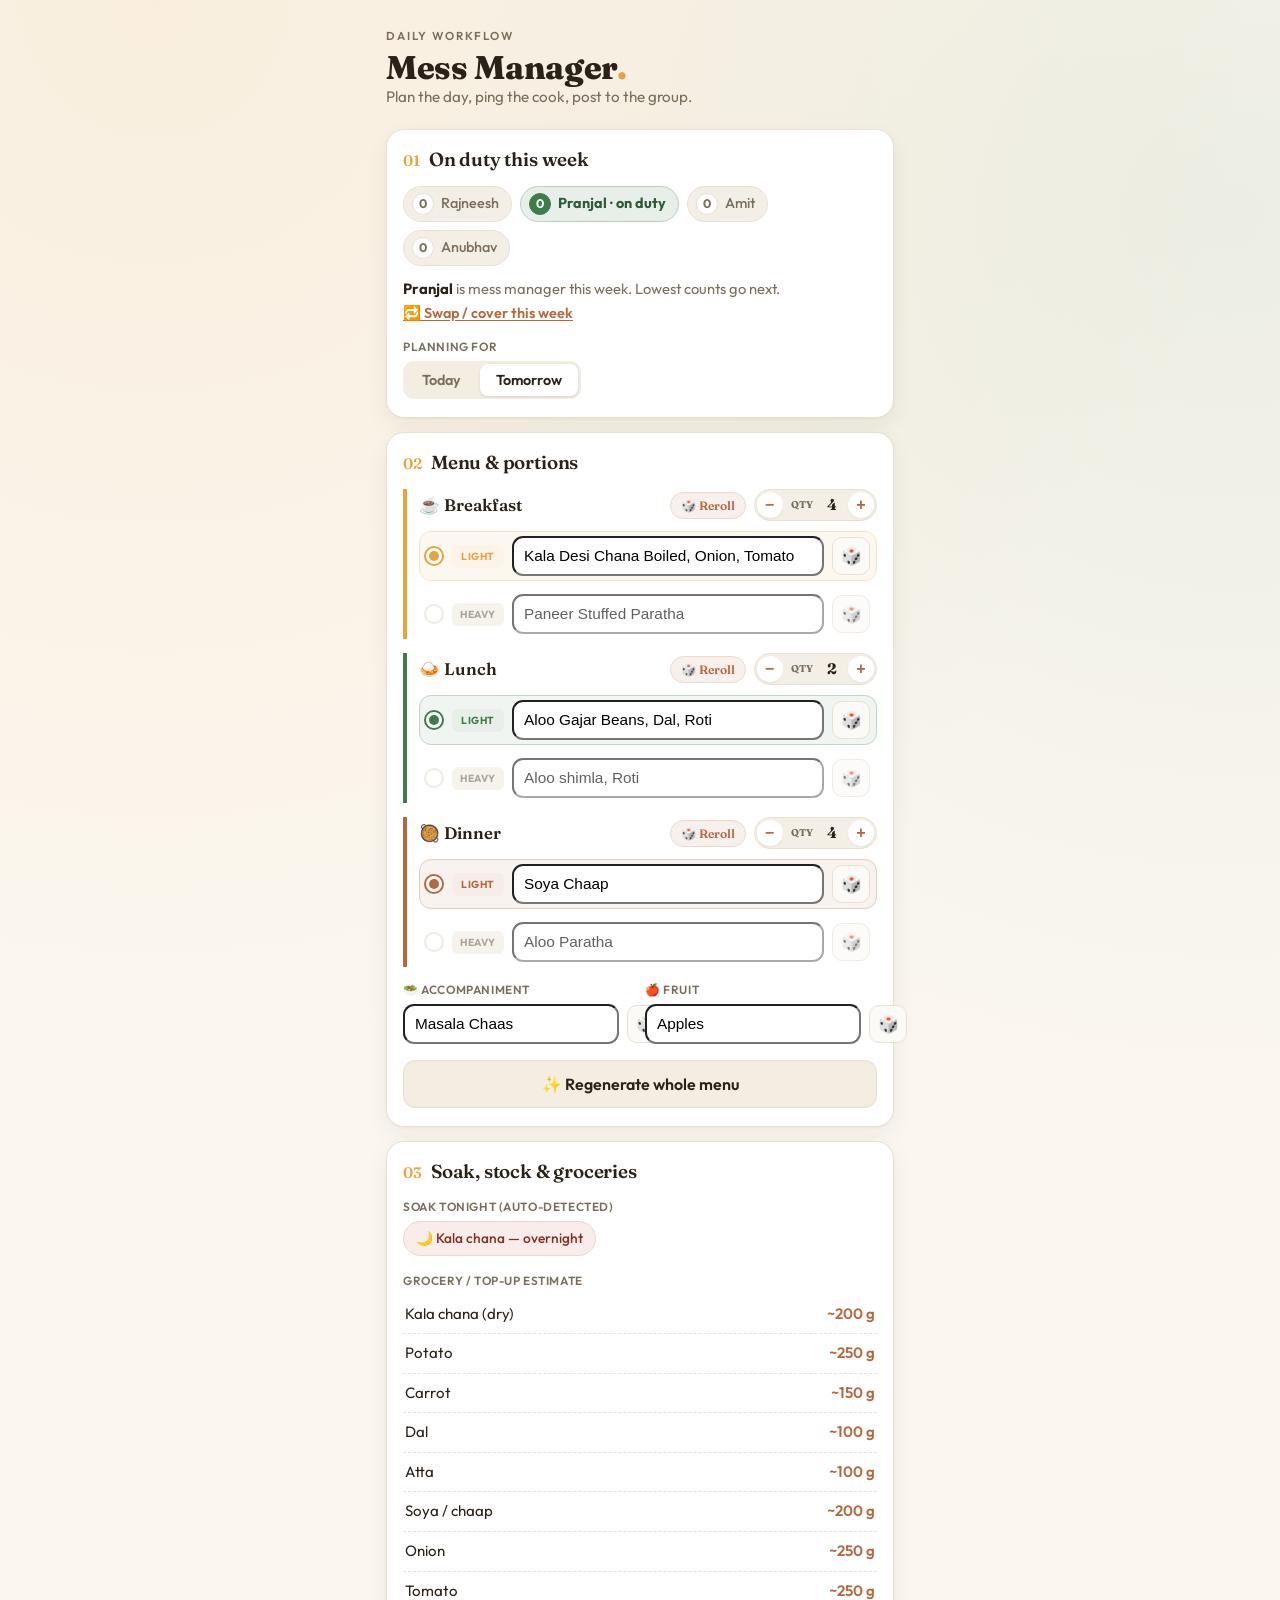
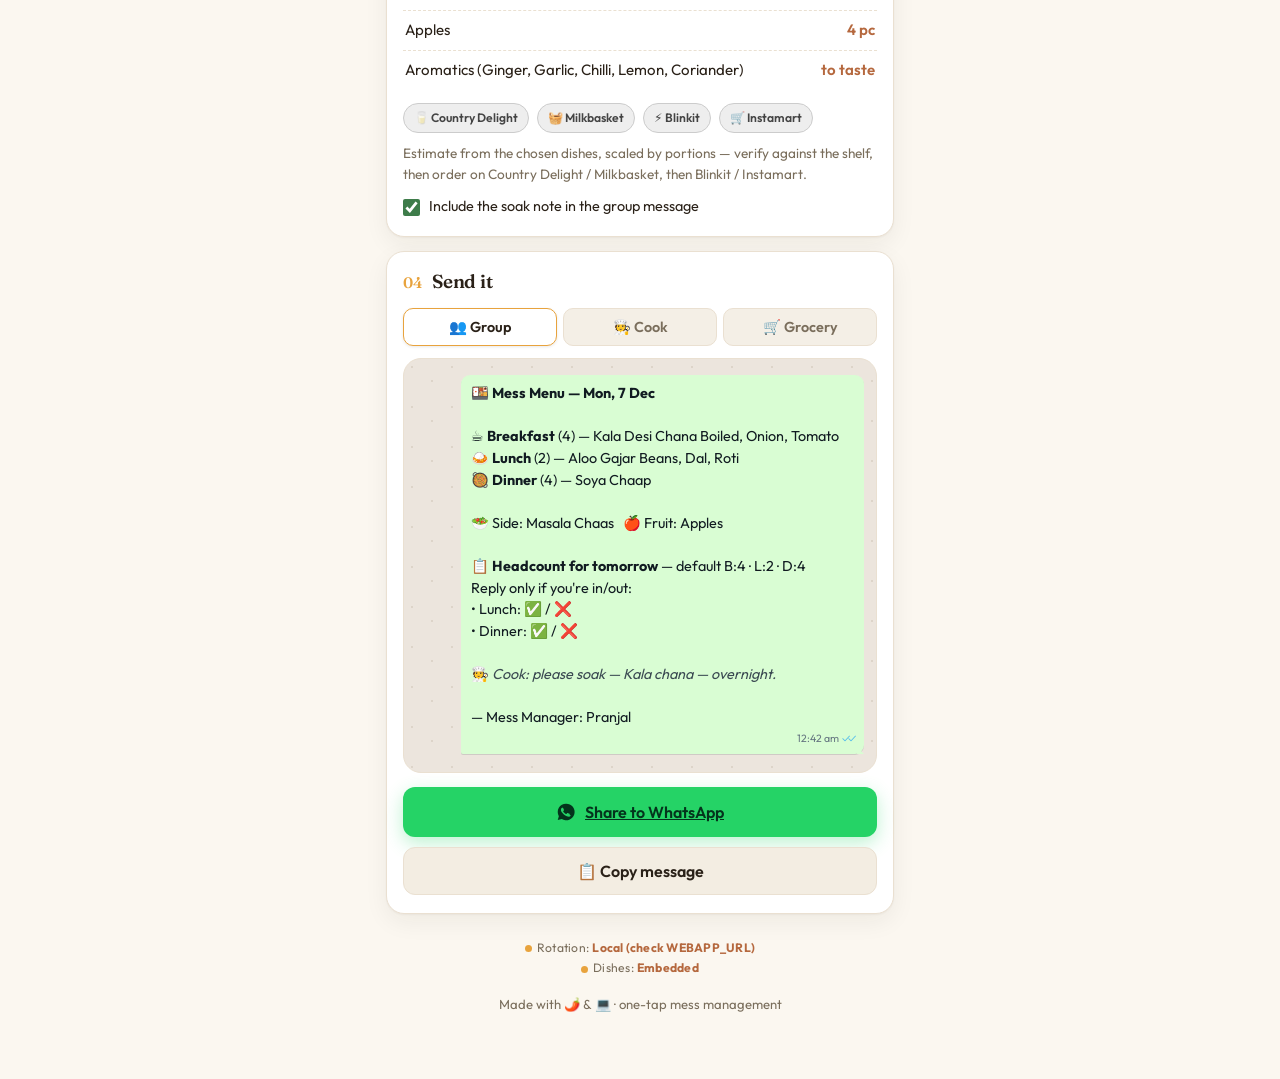
==== commit a9d71202: "Mess manager: merge backend logic and add grocery shortcuts" ====
--- a/mess-manager.html
+++ b/mess-manager.html
@@ -192,6 +192,12 @@
     <div class="chips" id="soak-chips"></div>
     <label class="lbl" style="margin-top:16px;">Grocery / top-up estimate</label>
     <ul class="grocery" id="grocery"></ul>
+    <div id="grocery-apps" style="margin-top:14px; display:flex; flex-wrap:wrap; gap:8px;">
+      <a href="https://www.countrydelight.in/" target="_blank" class="meal-roll" style="text-decoration:none; background:#eee; color:#444; border-color:#ccc;">🥛 Country Delight</a>
+      <a href="https://www.milkbasket.com/" target="_blank" class="meal-roll" style="text-decoration:none; background:#eee; color:#444; border-color:#ccc;">🧺 Milkbasket</a>
+      <a href="https://blinkit.com/" target="_blank" class="meal-roll" style="text-decoration:none; background:#eee; color:#444; border-color:#ccc;">⚡ Blinkit</a>
+      <a href="https://www.swiggy.com/instamart" target="_blank" class="meal-roll" style="text-decoration:none; background:#eee; color:#444; border-color:#ccc;">🛒 Instamart</a>
+    </div>
     <p class="hint">Estimate from the chosen dishes, scaled by portions — verify against the shelf, then order on Country Delight / Milkbasket, then Blinkit / Instamart.</p>
     <label class="toggle-line"><input type="checkbox" id="incl-soak" checked /> Include the soak note in the group message</label>
   </section>
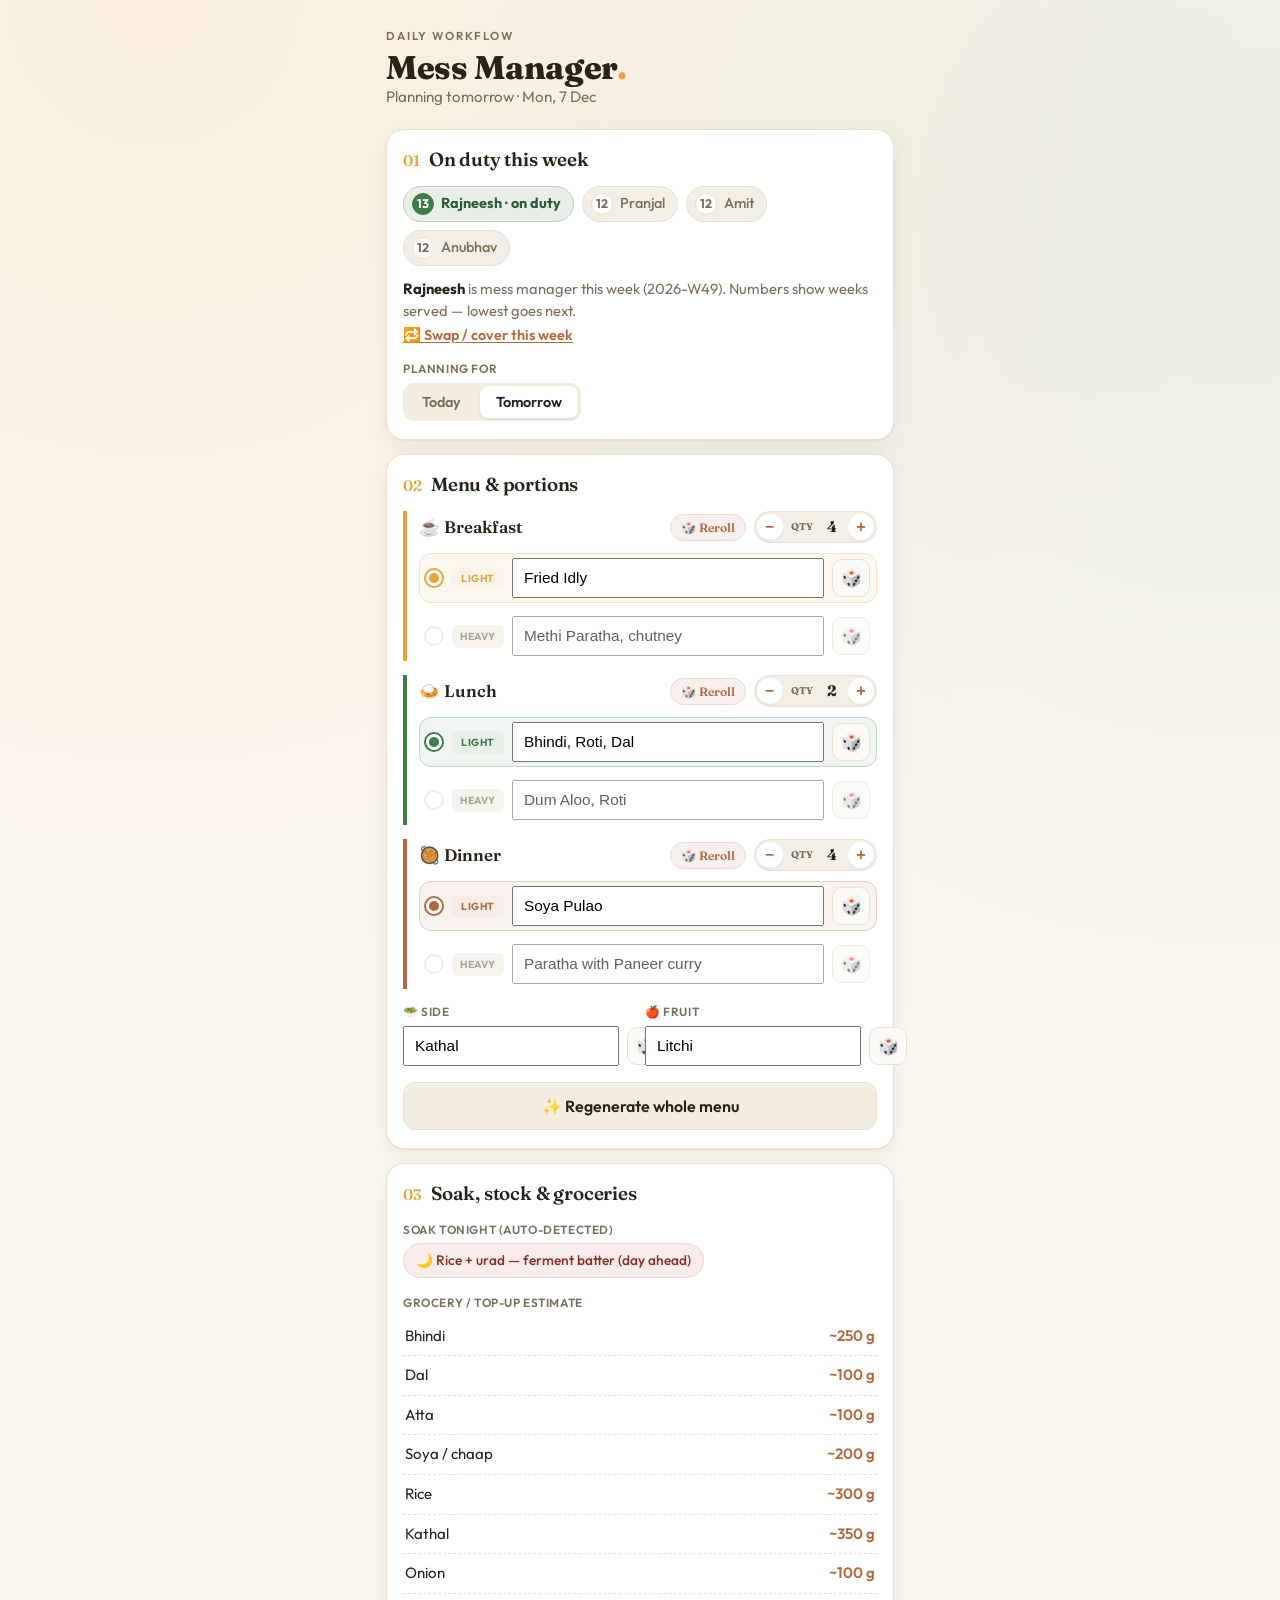
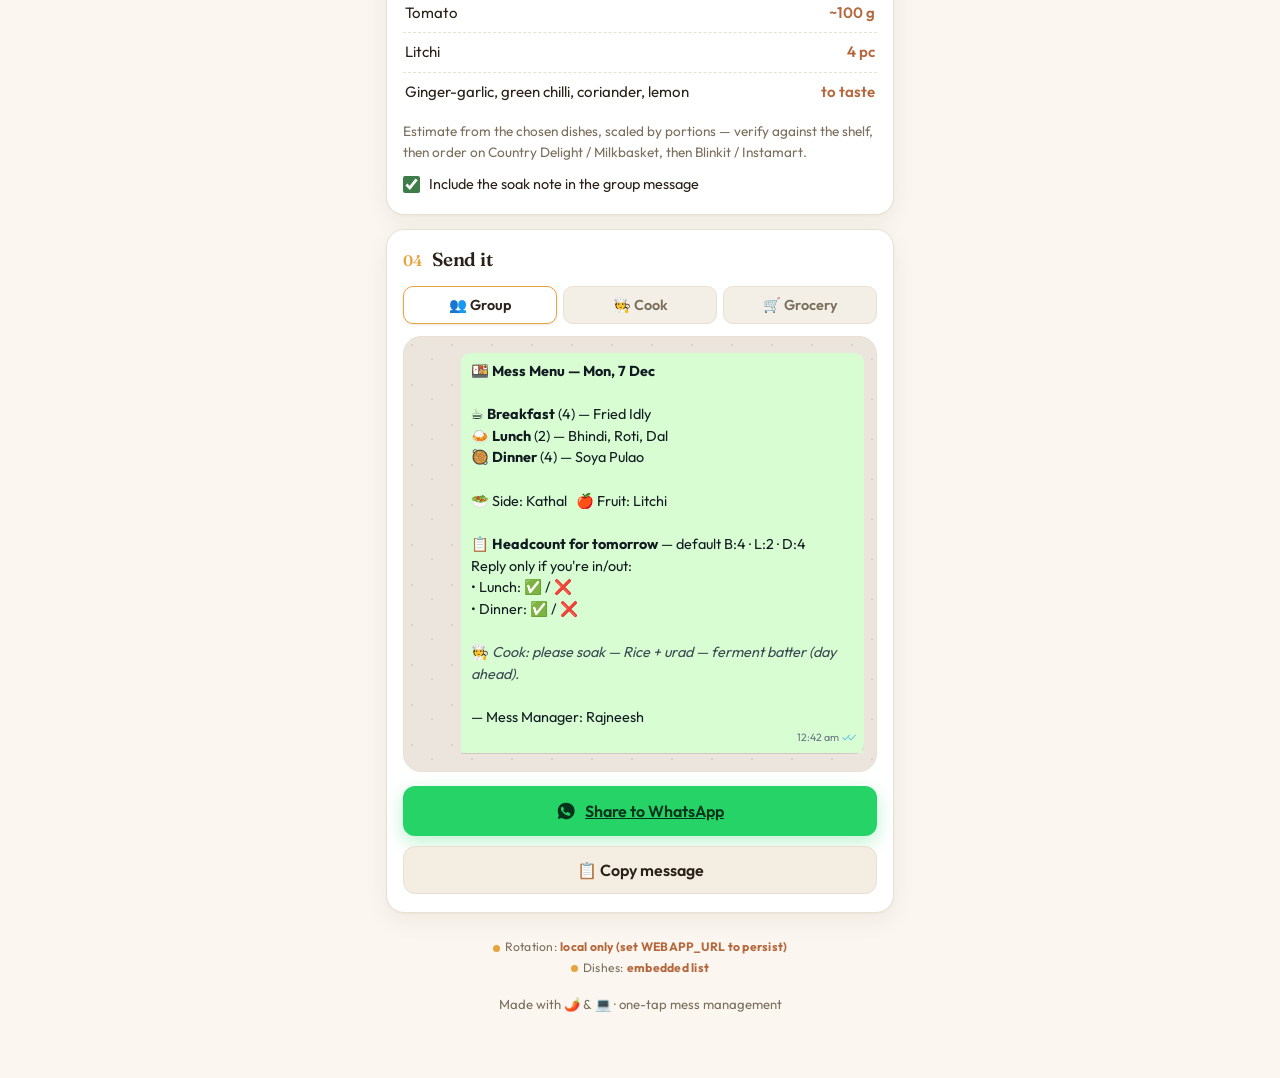
==== commit 3ea62f86: "Full version: reroll, logging, rotation" ====
--- a/mess-manager.html
+++ b/mess-manager.html
@@ -71,8 +71,8 @@
     .slot { display: flex; align-items: center; gap: 8px; margin-bottom: 8px; }
     .slot:last-child { margin-bottom: 0; }
     .badge { flex: none; font-size: .64rem; font-weight: 700; letter-spacing: .06em; text-transform: uppercase; color: var(--accent); background: color-mix(in srgb, var(--accent) 12%, white); border-radius: 6px; padding: 4px 7px; width: 52px; text-align: center; }
-    .slot input.dish { flex: 1 1 auto; font-size: .96rem; padding: 9px 10px; border-radius: 11px; }
-    .slot.opt { padding: 4px 6px 4px 4px; border: 1px solid transparent; border-radius: 12px; cursor: pointer; transition: background .15s, border-color .15s, opacity .15s; }
+    .slot input.dish { flex: 1 1 auto; font-size: .96rem; padding: 9px 10px; }
+    .slot.opt { padding: 4px 6px 4px 4px; border: 1px solid transparent; border-radius: 12px; transition: background .15s, border-color .15s, opacity .15s; }
     .slot.opt.sel { background: color-mix(in srgb, var(--accent) 8%, white); border-color: color-mix(in srgb, var(--accent) 32%, white); }
     .slot.opt:not(.sel) { opacity: .62; }
     .slot.opt:not(.sel) .badge { background: #F1ECE3; color: var(--ink-soft); }
@@ -125,10 +125,6 @@
     .dot-ind { display: inline-block; width: 7px; height: 7px; border-radius: 999px; background: var(--ink-soft); margin-right: 5px; vertical-align: middle; }
     .dot-ind.live { background: var(--wa-green); } .dot-ind.local { background: var(--haldi); }
     footer { text-align: center; color: var(--ink-soft); font-size: .82rem; margin-top: 16px; }
-
-    .recent-list { margin-top: 12px; font-size: .84rem; color: var(--ink-soft); border-top: 1px solid var(--line); padding-top: 8px; }
-    .recent-list summary { cursor: pointer; font-weight: 600; margin-bottom: 4px; }
-    .recent-item { display: inline-block; background: #F4EFE6; padding: 2px 8px; border-radius: 6px; margin: 2px; }
 
     @media (prefers-reduced-motion: reduce) { * { transition: none !important; } }
   </style>
@@ -166,21 +162,21 @@
     <div class="step-head"><span class="step-num">02</span><span class="step-title">Menu &amp; portions</span></div>
     <div class="meal breakfast">
       <div class="meal-label">☕ Breakfast<span class="meal-tools"><button class="meal-roll" data-meal="breakfast">🎲 Reroll</button><span class="qty" data-meal="breakfast"><button data-d="-1">−</button><span class="qlbl">qty</span><span class="qv">4</span><button data-d="1">+</button></span></span></div>
-      <div class="slot opt" data-meal="breakfast" data-pref="light"><div class="radio" aria-label="Choose light"></div><span class="badge">Light</span><input class="dish" data-k="bfLight" /><button class="dice" data-roll="bfLight" aria-label="Reroll">🎲</button></div>
-      <div class="slot opt" data-meal="breakfast" data-pref="heavy"><div class="radio" aria-label="Choose heavy"></div><span class="badge">Heavy</span><input class="dish" data-k="bfHeavy" /><button class="dice" data-roll="bfHeavy" aria-label="Reroll">🎲</button></div>
+      <div class="slot opt" data-meal="breakfast" data-pref="light"><button class="radio" aria-label="Choose light"></button><span class="badge">Light</span><input class="dish" data-k="bfLight" /><button class="dice" data-roll="bfLight" aria-label="Reroll">🎲</button></div>
+      <div class="slot opt" data-meal="breakfast" data-pref="heavy"><button class="radio" aria-label="Choose heavy"></button><span class="badge">Heavy</span><input class="dish" data-k="bfHeavy" /><button class="dice" data-roll="bfHeavy" aria-label="Reroll">🎲</button></div>
     </div>
     <div class="meal lunch">
       <div class="meal-label">🍛 Lunch<span class="meal-tools"><button class="meal-roll" data-meal="lunch">🎲 Reroll</button><span class="qty" data-meal="lunch"><button data-d="-1">−</button><span class="qlbl">qty</span><span class="qv">2</span><button data-d="1">+</button></span></span></div>
-      <div class="slot opt" data-meal="lunch" data-pref="light"><div class="radio" aria-label="Choose light"></div><span class="badge">Light</span><input class="dish" data-k="lunchLight" /><button class="dice" data-roll="lunchLight" aria-label="Reroll">🎲</button></div>
-      <div class="slot opt" data-meal="lunch" data-pref="heavy"><div class="radio" aria-label="Choose heavy"></div><span class="badge">Heavy</span><input class="dish" data-k="lunchHeavy" /><button class="dice" data-roll="lunchHeavy" aria-label="Reroll">🎲</button></div>
+      <div class="slot opt" data-meal="lunch" data-pref="light"><button class="radio" aria-label="Choose light"></button><span class="badge">Light</span><input class="dish" data-k="lunchLight" /><button class="dice" data-roll="lunchLight" aria-label="Reroll">🎲</button></div>
+      <div class="slot opt" data-meal="lunch" data-pref="heavy"><button class="radio" aria-label="Choose heavy"></button><span class="badge">Heavy</span><input class="dish" data-k="lunchHeavy" /><button class="dice" data-roll="lunchHeavy" aria-label="Reroll">🎲</button></div>
     </div>
     <div class="meal dinner">
       <div class="meal-label">🥘 Dinner<span class="meal-tools"><button class="meal-roll" data-meal="dinner">🎲 Reroll</button><span class="qty" data-meal="dinner"><button data-d="-1">−</button><span class="qlbl">qty</span><span class="qv">4</span><button data-d="1">+</button></span></span></div>
-      <div class="slot opt" data-meal="dinner" data-pref="light"><div class="radio" aria-label="Choose light"></div><span class="badge">Light</span><input class="dish" data-k="dinnerLight" /><button class="dice" data-roll="dinnerLight" aria-label="Reroll">🎲</button></div>
-      <div class="slot opt" data-meal="dinner" data-pref="heavy"><div class="radio" aria-label="Choose heavy"></div><span class="badge">Heavy</span><input class="dish" data-k="dinnerHeavy" /><button class="dice" data-roll="dinnerHeavy" aria-label="Reroll">🎲</button></div>
+      <div class="slot opt" data-meal="dinner" data-pref="light"><button class="radio" aria-label="Choose light"></button><span class="badge">Light</span><input class="dish" data-k="dinnerLight" /><button class="dice" data-roll="dinnerLight" aria-label="Reroll">🎲</button></div>
+      <div class="slot opt" data-meal="dinner" data-pref="heavy"><button class="radio" aria-label="Choose heavy"></button><span class="badge">Heavy</span><input class="dish" data-k="dinnerHeavy" /><button class="dice" data-roll="dinnerHeavy" aria-label="Reroll">🎲</button></div>
     </div>
     <div class="extras-row">
-      <div class="field"><label class="lbl">🥗 Accompaniment</label><div class="slot" style="margin:0;"><input class="dish" data-k="extra" /><button class="dice" data-roll="extra" aria-label="Reroll">🎲</button></div></div>
+      <div class="field"><label class="lbl">🥗 Side</label><div class="slot" style="margin:0;"><input class="dish" data-k="extra" /><button class="dice" data-roll="extra" aria-label="Reroll">🎲</button></div></div>
       <div class="field"><label class="lbl">🍎 Fruit</label><div class="slot" style="margin:0;"><input class="dish" data-k="fruit" /><button class="dice" data-roll="fruit" aria-label="Reroll">🎲</button></div></div>
     </div>
     <button class="btn ghost" id="regen" style="margin-top:16px;">✨ Regenerate whole menu</button>
@@ -192,12 +188,6 @@
     <div class="chips" id="soak-chips"></div>
     <label class="lbl" style="margin-top:16px;">Grocery / top-up estimate</label>
     <ul class="grocery" id="grocery"></ul>
-    <div id="grocery-apps" style="margin-top:14px; display:flex; flex-wrap:wrap; gap:8px;">
-      <a href="https://www.countrydelight.in/" target="_blank" class="meal-roll" style="text-decoration:none; background:#eee; color:#444; border-color:#ccc;">🥛 Country Delight</a>
-      <a href="https://www.milkbasket.com/" target="_blank" class="meal-roll" style="text-decoration:none; background:#eee; color:#444; border-color:#ccc;">🧺 Milkbasket</a>
-      <a href="https://blinkit.com/" target="_blank" class="meal-roll" style="text-decoration:none; background:#eee; color:#444; border-color:#ccc;">⚡ Blinkit</a>
-      <a href="https://www.swiggy.com/instamart" target="_blank" class="meal-roll" style="text-decoration:none; background:#eee; color:#444; border-color:#ccc;">🛒 Instamart</a>
-    </div>
     <p class="hint">Estimate from the chosen dishes, scaled by portions — verify against the shelf, then order on Country Delight / Milkbasket, then Blinkit / Instamart.</p>
     <label class="toggle-line"><input type="checkbox" id="incl-soak" checked /> Include the soak note in the group message</label>
   </section>
@@ -220,12 +210,6 @@
       <button class="btn ghost" id="copy">📋 Copy message</button>
     </div>
     <div class="copied" id="copied">Copied — paste it in the group ✓</div>
-    <div id="recent-wrap" class="recent-list" style="display:none;">
-      <details>
-        <summary>📜 Recently shared (avoid repeats)</summary>
-        <div id="recent-items"></div>
-      </details>
-    </div>
   </section>
 
   <p class="status-note" id="status"></p>
@@ -233,26 +217,25 @@
 
   <script>
     /* =====================================================================
-       CONFIG
+       CONFIG — set these for the deployed (GitHub Pages) version.
+       Leave WEBAPP_URL blank to run fully local (state won't persist).
        ===================================================================== */
     let ROSTER = ["Rajneesh", "Pranjal", "Amit", "Anubhav"];
-    const WEBAPP_URL = "https://script.google.com/macros/s/AKfycbyZ7nhIDNO6DnkS_SsvFeSxpfmTd8mQAgTNeqJBj-rn8Q3KgXLqwtG7-T5oEEME9RnGTA/exec";
+    const WEBAPP_URL = ""; // paste your Apps Script /exec URL after deploying Code.gs
     const DEFAULT_QTY = { breakfast: 4, lunch: 2, dinner: 4 };
 
     const SHEET_ID = '1l1GS2HetL5wO3rGUhqbKp_jgpYEmSZdlJ5xgagzHcOk';
     const CSV_URL = `https://docs.google.com/spreadsheets/d/${SHEET_ID}/gviz/tq?tqx=out:csv&sheet=Database`;
-
-    const ACCOMPANIMENTS = ["Boondi Raita","Cucumber Raita","Mixed Veg Raita","Pineapple Raita","Papad (Roasted)","Papad (Fried)","Green Salad","Onion & Lemon Salad","Kachumber Salad","Mint Chutney","Coriander Chutney","Pickle","Masala Chaas"];
 
     let DATA = {
       breakfast: { light: ["Vermicelli (Semiya Upma)","Sabudana Khichdi","Upma","Uttapam","Poha","Vegetable Quinoa","Fried Idly","Veg cheese sandwiches","Sooji Toast","Chilla","Kala Desi Chana Boiled, Onion, Tomato"], heavy: ["Aloo Paratha, curd","Paneer Paratha, curd","Methi Paratha, chutney","Pav Bhaji","Idly Sambhar","Chole, Poori","Aloo Bhaji, Poori","Bread Roll","Chole, Bhature","Dal Dhokli","Stuffed Parathas Paneer/Pyaz/Aloo/Gobhi","Masala Dosa, Chutney, Sambhar"] },
       lunch: { light: ["Rajma, Jeera Onion Rice","Jeera Aloo, Dal, Roti","Aloo Gajar Beans, Dal, Roti","Aloo Gobhi, Dal, Roti","Bhindi, Roti, Dal","Kadhi, Rice","Lauki Kofta, Roti","Matar Mushroom, Roti","Arbi masala, Roti, Dal","Bharwa bhindi, Roti","Dal, Rice"], heavy: ["Chole, Rice","Dal makhani, rice","Bharwa shimla mirch, roti","Aloo shimla, Roti","Gatte ki sabji, Roti","Malai Kofta, Roti","Dum Aloo, Roti","Dal Baati","Methi malai matar, Roti","Egg Curry, Roti","Paneer Butter Masala","Rajma Kashmiri","Matar Mushroom"] },
       dinner: { light: ["Veg/Peas/Masala/Soya Pulao","Tawa Pulao","Paneer bhurji, Paratha","Veg Hakka Noodles","Veg fried rice","Veg daliya","Veg Khichadi","Lauki kofta, Roti","Bhel Puri/Papdi chaat","Lemon/Tomato rice","Dal, Rice","Dhokla","Pasta","Tomato Soup","Soya Chaap"], heavy: ["Aloo/Pyaz/Paneer Paratha","Paratha with Paneer curry","Veg kofta, Roti","Chilli Paneer","Veg Manchurian","Idly, Chutney, Sambhar","Navratan Korma, Roti"] },
-      extras: ACCOMPANIMENTS,
+      extras: ["Brinjal","Palak","Karela","Methi","Parwal","Pumpkin","Lauki","Torai","Kamal Kakdi","Kathal"],
       fruits: ["Watermelon","Pear","Melon","Plum","Pomegranate","Jamun","Apples","Grapes","Banana","Litchi","Mangoes"]
     };
 
-    /* ---------- split "A/B/C Dish" entries ---------- */
+    /* ---------- split "A/B/C Dish" entries into separate dishes ---------- */
     const SPECIAL_SPLIT = {
       "Stuffed Parathas Paneer/Pyaz/Aloo/Gobhi": ["Paneer Stuffed Paratha","Pyaz Stuffed Paratha","Aloo Stuffed Paratha","Gobhi Stuffed Paratha"],
       "Veg/Peas/Masala/Soya Pulao": ["Veg Pulao","Peas Pulao","Masala Pulao","Soya Pulao"],
@@ -264,7 +247,7 @@
       const key = (name || "").trim();
       if (SPECIAL_SPLIT[key]) return SPECIAL_SPLIT[key].slice();
       if (!key.includes("/")) return [key];
-      const m = key.match(/([A-Za-z]+(?:\/[A-Za-z]+)+)/);
+      const m = key.match(/([A-Za-z]+(?:\/[A-Za-z]+)+)/); // run of word/word/word
       if (!m) return [key];
       const alts = m[1].split("/").map(s => s.trim()).filter(Boolean);
       const before = key.slice(0, m.index).trim();
@@ -292,7 +275,7 @@
       { test: n => /chole|chhole/.test(n) || (/chana/.test(n) && !/kala/.test(n)), label: "Kabuli chana — overnight" },
       { test: n => /bhature|bhatura/.test(n), label: "Set bhatura dough — night before" },
       { test: n => /sabudana/.test(n), label: "Sabudana — 4–5 hrs" },
-      { test: n => /idl|dosa|uttapam|medu|vada/.test(n), label: "Rice + urad — ferment batter" }
+      { test: n => /idl|dosa|uttapam|medu|vada/.test(n), label: "Rice + urad — ferment batter (day ahead)" }
     ];
     function detectSoak(names) { const f = new Map(); names.forEach(raw => { const n = (raw || "").toLowerCase(); SOAK_RULES.forEach(r => { if (r.test(n)) f.set(r.label, true); }); }); return [...f.keys()]; }
 
@@ -324,188 +307,215 @@
       { kw: /dal|kadhi|sambhar|sambar/, item: "Dal", g: 45 },
       { kw: /rice|pulao|pulav|biryani|khichdi|khichadi/, item: "Rice", g: 80 },
       { kw: /roti|paratha|poori|puri|chapati|baati|dhokli/, item: "Atta", g: 60 },
-      { kw: /bhature|bhatura/, item: "Maida", g: 60 },
-      { kw: /raita/, item: "Curd", g: 80 },
-      { kw: /salad/, item: "Onion/Cucumber/Tomato", g: 100 }
+      { kw: /bhature|bhatura/, item: "Maida", g: 60 }
+    ];
+    const PIECE = [
+      { kw: /egg/, item: "Eggs", each: 1.5 },
+      { kw: /bread|sandwich|pav|roll/, item: "Bread / pav", each: 2 }
     ];
     function fmtG(g) { g = Math.round(g / 50) * 50; if (g >= 1000) { const k = g / 1000; return "~" + (Number.isInteger(k) ? k : k.toFixed(1)) + " kg"; } return "~" + g + " g"; }
 
     function deriveGrocery() {
       const m = state.menu, q = state.qty;
-      const mains = [[chosenDish("breakfast"), q.breakfast], [chosenDish("lunch"), q.lunch], [chosenDish("dinner"), q.dinner], [m.extra, Math.max(q.lunch, q.dinner)]];
+      const mains = [[chosenDish("breakfast"), q.breakfast], [chosenDish("lunch"), q.lunch], [chosenDish("dinner"), q.dinner]];
       const grams = {}, pieces = {}; let curryHeads = 0;
       mains.forEach(([dish, cnt]) => {
         if (!dish || dish === "—") return;
         const n = dish.toLowerCase(); const heads = Math.max(1, cnt);
         ING.forEach(r => { if (r.kw.test(n)) grams[r.item] = (grams[r.item] || 0) + r.g * heads; });
-        if (/egg/.test(n)) pieces["Eggs"] = (pieces["Eggs"] || 0) + 1.5 * heads;
-        if (/bread|sandwich|pav|roll/.test(n)) pieces["Bread / pav"] = (pieces["Bread / pav"] || 0) + 2 * heads;
-        if (/papad/.test(n)) pieces["Papad"] = (pieces["Papad"] || 0) + 1 * heads;
+        PIECE.forEach(r => { if (r.kw.test(n)) pieces[r.item] = (pieces[r.item] || 0) + r.each * heads; });
         if (/masala|curry|gravy|kofta|butter|makhani|korma|rajma|chole|dal|kadhi|matar|bhurji|paneer/.test(n)) curryHeads += heads;
-        if (/curd|paratha|rajma|kadhi|raita/.test(n)) grams["Curd"] = (grams["Curd"] || 0) + 40 * heads;
+        if (/curd|paratha|rajma|kadhi/.test(n)) grams["Curd"] = (grams["Curd"] || 0) + 40 * heads;
       });
+      if (m.extra && m.extra !== "—") grams[m.extra] = (grams[m.extra] || 0) + 90 * Math.max(q.lunch, q.dinner);
       if (m.fruit && m.fruit !== "—") pieces[m.fruit] = (pieces[m.fruit] || 0) + Math.max(q.breakfast, q.dinner);
       if (curryHeads) { grams["Onion"] = (grams["Onion"] || 0) + 45 * curryHeads; grams["Tomato"] = (grams["Tomato"] || 0) + 40 * curryHeads; }
       const out = [];
       Object.keys(grams).forEach(k => out.push({ item: k, amt: fmtG(grams[k]) }));
       Object.keys(pieces).forEach(k => out.push({ item: k, amt: Math.round(pieces[k]) + " pc" }));
-      if (curryHeads) out.push({ item: "Aromatics (Ginger, Garlic, Chilli, Lemon, Coriander)", amt: "to taste" });
+      if (curryHeads) out.push({ item: "Ginger-garlic, green chilli, coriander, lemon", amt: "to taste" });
       return out;
     }
 
-    const state = { dayOffset: 1, menu: {}, qty: { ...DEFAULT_QTY }, pref: { breakfast: "light", lunch: "light", dinner: "light" }, rot: null, tab: "group", backend: "local", recent: [] };
+    const rand = a => a && a.length ? a[Math.floor(Math.random() * a.length)] : "—";
+    function isoWeek(d) { const t = new Date(Date.UTC(d.getFullYear(), d.getMonth(), d.getDate())); const day = t.getUTCDay() || 7; t.setUTCDate(t.getUTCDate() + 4 - day); const ys = new Date(Date.UTC(t.getUTCFullYear(), 0, 1)); return Math.ceil((((t - ys) / 86400000) + 1) / 7); }
+    function isoYear(d) { const t = new Date(Date.UTC(d.getFullYear(), d.getMonth(), d.getDate())); const day = t.getUTCDay() || 7; t.setUTCDate(t.getUTCDate() + 4 - day); return t.getUTCFullYear(); }
+    function weekKey(d) { return isoYear(d) + "-W" + String(isoWeek(d)).padStart(2, "0"); }
+    function mondayOf(d) { const x = new Date(d); const day = (x.getDay() + 6) % 7; x.setDate(x.getDate() - day); return x.toISOString().slice(0, 10); }
+    function targetDate() { const d = new Date(); d.setDate(d.getDate() + state.dayOffset); return d; }
+    const fmtLong = d => d.toLocaleDateString('en-IN', { weekday: 'short', day: 'numeric', month: 'short' });
+
+    function pick(counts, last) {
+      const min = Math.min(...ROSTER.map(p => counts[p] || 0));
+      const atMin = ROSTER.filter(p => (counts[p] || 0) === min);
+      if (atMin.length > 1 && last && atMin.includes(last)) { const alt = atMin.find(p => p !== last); if (alt) return alt; }
+      return atMin[0];
+    }
+    function localState() {
+      const wk = isoWeek(new Date()); const counts = {}; ROSTER.forEach(p => counts[p] = 0);
+      let last = null, cur = ROSTER[0];
+      for (let i = 1; i <= wk; i++) { const m = pick(counts, last); counts[m]++; last = m; cur = m; }
+      return { manager: cur, counts, swapped: false };
+    }
+
+    const state = { dayOffset: 1, menu: {}, qty: { ...DEFAULT_QTY }, pref: { breakfast: "light", lunch: "light", dinner: "light" }, rot: null, tab: "group", backend: "local" };
     const ACTIVE_KEY = { breakfast: { light: "bfLight", heavy: "bfHeavy" }, lunch: { light: "lunchLight", heavy: "lunchHeavy" }, dinner: { light: "dinnerLight", heavy: "dinnerHeavy" } };
     const chosenDish = meal => state.menu[ACTIVE_KEY[meal][state.pref[meal]]] || "—";
     const chosenList = () => [chosenDish("breakfast"), chosenDish("lunch"), chosenDish("dinner"), state.menu.extra, state.menu.fruit].filter(x => x && x !== "—");
-    
-    function isoWeek(d) { const t = new Date(Date.UTC(d.getFullYear(), d.getMonth(), d.getDate())); const day = t.getUTCDay() || 7; t.setUTCDate(t.getUTCDate() + 4 - day); const ys = new Date(Date.UTC(t.getUTCFullYear(), 0, 1)); return Math.ceil((((t - ys) / 86400000) + 1) / 7); }
-    function weekKey(d) { const t = new Date(Date.UTC(d.getFullYear(), d.getMonth(), d.getDate())); const day = t.getUTCDay() || 7; t.setUTCDate(t.getUTCDate() + 4 - day); return t.getUTCFullYear() + "-W" + String(Math.ceil((((t - new Date(Date.UTC(t.getUTCFullYear(), 0, 1))) / 86400000) + 1) / 7)).padStart(2, "0"); }
-    function targetDate() { const d = new Date(); d.setDate(d.getDate() + state.dayOffset); return d; }
-    const fmtLong = d => d.toLocaleDateString('en-IN', { weekday: 'short', day: 'numeric', month: 'short' });
+    const $ = s => document.querySelector(s);
+    const slots = ["bfLight","bfHeavy","lunchLight","lunchHeavy","dinnerLight","dinnerHeavy","extra","fruit"];
 
     function rollSlot(k) {
-      const map = { bfLight: () => DATA.breakfast.light, bfHeavy: () => DATA.breakfast.heavy, lunchLight: () => DATA.lunch.light, lunchHeavy: () => DATA.lunch.heavy, dinnerLight: () => DATA.dinner.light, dinnerHeavy: () => DATA.dinner.heavy, extra: () => DATA.extras, fruit: () => DATA.fruits };
-      const pool = map[k]();
-      const filtered = pool.filter(d => !state.recent.some(r => r.toLowerCase() === d.toLowerCase()));
-      state.menu[k] = (filtered.length ? filtered : pool)[Math.floor(Math.random() * (filtered.length || pool.length))];
-      const i = document.querySelector(`input[data-k="${k}"]`); if (i) i.value = state.menu[k];
-    }
-    function regenAll() { ["bfLight","bfHeavy","lunchLight","lunchHeavy","dinnerLight","dinnerHeavy","extra","fruit"].forEach(rollSlot); render(); }
-    function rollMeal(meal) { ["light","heavy"].forEach(p => rollSlot(ACTIVE_KEY[meal][p])); render(); }
+      const map = { bfLight: () => rand(DATA.breakfast.light), bfHeavy: () => rand(DATA.breakfast.heavy), lunchLight: () => rand(DATA.lunch.light), lunchHeavy: () => rand(DATA.lunch.heavy), dinnerLight: () => rand(DATA.dinner.light), dinnerHeavy: () => rand(DATA.dinner.heavy), extra: () => rand(DATA.extras), fruit: () => rand(DATA.fruits) };
+      state.menu[k] = map[k](); const i = document.querySelector(`input[data-k="${k}"]`); if (i) i.value = state.menu[k];
+    }
+    function regenAll() { slots.forEach(rollSlot); render(); }
+    const MEAL_SLOTS = { breakfast: ["bfLight","bfHeavy"], lunch: ["lunchLight","lunchHeavy"], dinner: ["dinnerLight","dinnerHeavy"] };
+    function rollMeal(meal) { (MEAL_SLOTS[meal] || []).forEach(rollSlot); render(); }
 
     function jsonp(params) {
       return new Promise((res, rej) => {
-        if (!WEBAPP_URL) return rej("no-backend");
+        if (!WEBAPP_URL) return rej(new Error("no-backend"));
         const cb = "_mm" + Math.random().toString(36).slice(2);
         window[cb] = d => { res(d); cleanup(); };
         const s = document.createElement("script");
         s.src = WEBAPP_URL + "?" + new URLSearchParams({ ...params, callback: cb }).toString();
-        s.onerror = () => { rej("net"); cleanup(); };
-        const t = setTimeout(() => { rej("timeout"); cleanup(); }, 8000);
+        s.onerror = () => { rej(new Error("net")); cleanup(); };
+        const t = setTimeout(() => { rej(new Error("timeout")); cleanup(); }, 7000);
         function cleanup() { delete window[cb]; s.remove(); clearTimeout(t); }
         document.body.appendChild(s);
       });
     }
-
-    async function logMenu() {
-      if (state.backend !== 'live') return;
-      const d = targetDate().toISOString().slice(0, 10);
-      try { await jsonp({ action: "log", date: d, manager: state.rot.manager, bf: chosenDish("breakfast"), lunch: chosenDish("lunch"), dinner: chosenDish("dinner"), side: state.menu.extra, fruit: state.menu.fruit, b_qty: state.qty.breakfast, l_qty: state.qty.lunch, d_qty: state.qty.dinner }); } catch (e) {}
-    }
-
-    async function loadState() {
+    async function loadRotation() {
       const d = new Date();
       try {
-        const r = await jsonp({ action: "state", week: weekKey(d), start: d.toISOString().slice(0, 10) });
-        if (r && r.ok) {
-          if (r.roster) ROSTER = r.roster;
-          state.rot = { manager: r.manager, counts: r.counts, swapped: false };
-          state.recent = r.recent || [];
-          state.backend = "live";
-        }
-      } catch (e) {
-        const wk = isoWeek(d); const counts = {}; ROSTER.forEach(p => counts[p] = 0);
-        let cur = ROSTER[wk % ROSTER.length];
-        state.rot = { manager: cur, counts, swapped: false }; state.backend = "local";
+        const r = await jsonp({ action: "state", week: weekKey(d), start: mondayOf(d) });
+        if (r && r.ok) { if (r.roster) ROSTER = r.roster; state.rot = { manager: r.manager, counts: r.counts, swapped: false }; state.backend = "live"; return; }
+        throw new Error("bad");
+      } catch (e) { state.rot = localState(); state.backend = "local"; }
+    }
+    async function doSwap(newM, reason) {
+      const d = new Date();
+      if (state.backend === "live") {
+        try { const r = await jsonp({ action: "swap", week: weekKey(d), manager: newM, note: reason || "", start: mondayOf(d) }); if (r && r.ok) { state.rot = { manager: r.manager, counts: r.counts, swapped: true }; return true; } } catch (e) {}
       }
-      render();
+      const orig = state.rot.manager;
+      state.rot.counts[orig] = Math.max(0, (state.rot.counts[orig] || 0) - 1);
+      state.rot.counts[newM] = (state.rot.counts[newM] || 0) + 1;
+      state.rot.manager = newM; state.rot.swapped = true; return true;
     }
 
     function buildGroup() {
       const d = targetDate(), m = state.menu, q = state.qty;
+      const dayWord = state.dayOffset === 0 ? "today" : "tomorrow";
+      const tag = meal => state.pref[meal] === "heavy" ? "heavy" : "light";
       let t = `🍱 *Mess Menu — ${fmtLong(d)}*\n\n`;
       t += `☕ *Breakfast* (${q.breakfast}) — ${chosenDish("breakfast")}\n`;
       t += `🍛 *Lunch* (${q.lunch}) — ${chosenDish("lunch")}\n`;
       t += `🥘 *Dinner* (${q.dinner}) — ${chosenDish("dinner")}\n\n`;
       t += `🥗 Side: ${m.extra}   🍎 Fruit: ${m.fruit}\n\n`;
-      t += `📋 *Headcount for tomorrow* — default B:${q.breakfast} · L:${q.lunch} · D:${q.dinner}\nReply only if you're in/out:\n• Lunch: ✅ / ❌\n• Dinner: ✅ / ❌\n`;
+      t += `📋 *Headcount for ${dayWord}* — default B:${q.breakfast} · L:${q.lunch} · D:${q.dinner}\nReply only if you're in/out:\n• Lunch: ✅ / ❌\n• Dinner: ✅ / ❌\n`;
       const soak = detectSoak(chosenList());
-      if (document.getElementById('incl-soak').checked && soak.length) t += `\n🧑‍🍳 _Cook: please soak — ${soak.join("; ")}._\n`;
+      if ($('#incl-soak').checked && soak.length) t += `\n🧑‍🍳 _Cook: please soak — ${soak.join("; ")}._\n`;
       t += `\n— Mess Manager: ${state.rot.manager}`;
       return t;
     }
     function buildCook() {
       const d = targetDate(), m = state.menu, q = state.qty;
       let t = `🧑‍🍳 *Cook plan — ${fmtLong(d)}*\n\n`;
-      t += `Portions → B: ${q.breakfast} · L: ${q.lunch} · D: ${q.dinner}\n\n`;
+      t += `Portions → Breakfast: ${q.breakfast} · Lunch: ${q.lunch} · Dinner: ${q.dinner}\n\n`;
       t += `☕ Breakfast: ${chosenDish("breakfast")}\n`;
       t += `🍛 Lunch: ${chosenDish("lunch")}\n`;
       t += `🥘 Dinner: ${chosenDish("dinner")}\n`;
       t += `🥗 Side: ${m.extra}\n\n`;
       const soak = detectSoak(chosenList());
       t += soak.length ? `🌙 *Soak tonight:* ${soak.join("; ")}.\n\n` : `🌙 Nothing to soak tonight.\n\n`;
-      t += `Pantry check: dal, rice, atta, condiments — flag if low.\n— ${state.rot.manager}`;
+      t += `Pantry check: dal, rice, atta, oil, condiments — flag if low.\n— ${state.rot.manager}`;
       return t;
     }
+    function buildGrocery() {
+      const d = targetDate(), list = deriveGrocery();
+      let t = `🛒 *Grocery / top-up — ${fmtLong(d)}*\n\n`;
+      t += list.map(x => `• ${x.item} — ${x.amt}`).join("\n");
+      t += `\n\n_Estimate from today's menu — verify against stock._`;
+      return t;
+    }
     function currentMessage() { return state.tab === "cook" ? buildCook() : state.tab === "grocery" ? buildGrocery() : buildGroup(); }
-    function waToHtml(s) { return s.replace(/&/g, "&amp;").replace(/</g, "&lt;").replace(/>/g, "&gt;").replace(/\*(.+?)\*/g, "<b>$1</b>").replace(/_(.+?)_/g, "<i>$1</i>"); }
-
+    function waToHtml(s) { const esc = s.replace(/&/g, "&amp;").replace(/</g, "&lt;").replace(/>/g, "&gt;"); return esc.replace(/\*(.+?)\*/g, "<b>$1</b>").replace(/_(.+?)_/g, "<i>$1</i>"); }
+
+    function renderRoster() {
+      const r = state.rot; const pills = $('#roster-pills'); pills.innerHTML = "";
+      ROSTER.forEach(p => { const on = p === r.manager; const el = document.createElement("span"); el.className = "pill" + (on ? " on" : ""); el.innerHTML = `<span class="num">${r.counts[p] || 0}</span>${p}${on ? " · on duty" : ""}`; pills.appendChild(el); });
+      $('#duty-line').innerHTML = `<b>${r.manager}</b> is mess manager this week (${weekKey(new Date())}). Numbers show weeks served — lowest goes next.` + (r.swapped ? " <i>Swapped.</i>" : "");
+      const sel = $('#swap-who'); sel.innerHTML = ""; ROSTER.filter(p => p !== r.manager).forEach(p => { const o = document.createElement("option"); o.value = p; o.textContent = p; sel.appendChild(o); });
+    }
+    function renderGrocery() { const ul = $('#grocery'); const list = deriveGrocery(); ul.innerHTML = list.length ? list.map(x => `<li><span>${x.item}</span><span class="amt">${x.amt}</span></li>`).join("") : `<li><span>Nothing flagged — generate a menu.</span></li>`; }
+    function renderSelection() {
+      document.querySelectorAll('.slot.opt').forEach(el => {
+        el.classList.toggle('sel', state.pref[el.dataset.meal] === el.dataset.pref);
+      });
+    }
     function render() {
       if (!state.rot) return;
-      const r = state.rot; const pills = document.getElementById('roster-pills'); pills.innerHTML = "";
-      ROSTER.forEach(p => { const on = p === r.manager; pills.innerHTML += `<span class="pill ${on ? 'on' : ''}"><span class="num">${r.counts[p] || 0}</span>${p}${on ? ' · on duty' : ''}</span>`; });
-      document.getElementById('duty-line').innerHTML = `<b>${r.manager}</b> is mess manager this week. Lowest counts go next.`;
-      
-      document.querySelectorAll('.slot.opt').forEach(el => el.classList.toggle('sel', state.pref[el.dataset.meal] === el.dataset.pref));
-      
+      renderRoster(); renderGrocery(); renderSelection();
       const soak = detectSoak(chosenList());
-      document.getElementById('soak-chips').innerHTML = soak.length ? soak.map(s => `<span class="chip">🌙 ${s}</span>`).join("") : `<span class="chip calm">Nothing needs soaking 🎉</span>`;
-      
-      const ul = document.getElementById('grocery'); const list = deriveGrocery();
-      ul.innerHTML = list.map(x => `<li><span>${x.item}</span><span class="amt">${x.amt}</span></li>`).join("");
-      
+      $('#soak-chips').innerHTML = soak.length ? soak.map(s => `<span class="chip">🌙 ${s}</span>`).join("") : `<span class="chip calm">Nothing needs soaking 🎉</span>`;
       const msg = currentMessage();
-      document.getElementById('msg').innerHTML = waToHtml(msg);
-      document.getElementById('bubble-time').textContent = new Date().toLocaleTimeString('en-IN', { hour: 'numeric', minute: '2-digit' });
-      document.getElementById('wa-share').href = "https://wa.me/?text=" + encodeURIComponent(msg);
-      document.getElementById('copy').dataset.msg = msg;
-      
-      const status = document.getElementById('status');
-      status.innerHTML = `<span class="dot-ind ${state.backend === 'live' ? 'live' : 'local'}"></span>Rotation: <b>${state.backend === 'live' ? 'Synced to Sheet' : 'Local (check WEBAPP_URL)'}</b><br><span class="dot-ind ${DATA._live ? 'live' : 'local'}"></span>Dishes: <b>${DATA._live ? 'Live' : 'Embedded'}</b>`;
-
-      if (state.recent.length) {
-        document.getElementById('recent-wrap').style.display = 'block';
-        document.getElementById('recent-items').innerHTML = state.recent.map(d => `<span class="recent-item">${d}</span>`).join("");
-      }
-    }
-
+      $('#msg').innerHTML = waToHtml(msg);
+      $('#bubble-time').textContent = new Date().toLocaleTimeString('en-IN', { hour: 'numeric', minute: '2-digit' });
+      $('#wa-share').href = "https://wa.me/?text=" + encodeURIComponent(msg);
+      $('#copy').dataset.msg = msg;
+      $('#wa-label').textContent = state.tab === "cook" ? "Send to cook" : state.tab === "grocery" ? "Share grocery list" : "Share to WhatsApp";
+      const d = targetDate();
+      $('#tagline').textContent = `Planning ${state.dayOffset === 0 ? "today" : "tomorrow"} · ${fmtLong(d)}`;
+      $('#status').innerHTML = `<span class="dot-ind ${state.backend === 'live' ? 'live' : 'local'}"></span>Rotation: <b>${state.backend === 'live' ? 'synced to Google Sheet' : 'local only (set WEBAPP_URL to persist)'}</b><br><span class="dot-ind ${DATA._live ? 'live' : 'local'}"></span>Dishes: <b>${DATA._live ? 'live from sheet' : 'embedded list'}</b>`;
+    }
+
+    function parseCSV(text) { const rows = []; let row = [], cell = "", q = false; for (let i = 0; i < text.length; i++) { const c = text[i], nx = text[i + 1]; if (c === '"') { if (q && nx === '"') { cell += '"'; i++; } else q = !q; } else if (c === ',' && !q) { row.push(cell); cell = ""; } else if ((c === '\n' || c === '\r') && !q) { if (c === '\r' && nx === '\n') i++; if (row.length || cell) { row.push(cell); rows.push(row); } row = []; cell = ""; } else cell += c; } if (row.length || cell) { row.push(cell); rows.push(row); } return rows; }
     async function syncDishes() {
       try {
         const res = await fetch(CSV_URL); if (!res.ok) throw 0;
-        const text = await res.text();
-        const rows = text.split('\n').map(r => r.split(',').map(c => c.replace(/^"|"$/g, "").trim())); rows.shift();
-        const f = { breakfast: { light: [], heavy: [] }, lunch: { light: [], heavy: [] }, dinner: { light: [], heavy: [] }, extras: ACCOMPANIMENTS, fruits: [] };
-        rows.forEach(r => {
-          const name = r[0], cat = (r[1] || "").toLowerCase(), type = (r[2] || "").toLowerCase();
-          if (!name) return;
-          if (["breakfast","lunch","dinner"].includes(cat)) f[cat][type === "heavy" ? "heavy" : "light"].push(name);
-          else if (cat === "fruit") f.fruits.push(name);
-        });
-        if (f.breakfast.light.length) { f._live = true; DATA = normalizeData(f); regenAll(); }
+        const rows = parseCSV(await res.text()); rows.shift();
+        const f = { breakfast: { light: [], heavy: [] }, lunch: { light: [], heavy: [] }, dinner: { light: [], heavy: [] }, extras: [], fruits: [] };
+        rows.forEach(r => { if (r.length < 2) return; const name = (r[0] || "").replace(/^"|"$/g, "").trim(); const cat = (r[1] || "").replace(/^"|"$/g, "").toLowerCase().trim(); const type = (r[2] || "").replace(/^"|"$/g, "").toLowerCase().trim(); if (!name) return; if (["breakfast","lunch","dinner"].includes(cat)) { if (type === "light") f[cat].light.push(name); else if (type === "heavy") f[cat].heavy.push(name); } else if (cat === "side") f.extras.push(name); else if (cat === "fruit") f.fruits.push(name); });
+        if (f.breakfast.light.length && f.lunch.heavy.length) { f._live = true; DATA = normalizeData(f); regenAll(); }
       } catch (e) {}
       render();
     }
 
-    document.querySelectorAll('.dice').forEach(b => b.addEventListener('click', e => { e.stopPropagation(); rollSlot(b.dataset.roll); render(); }));
+    document.querySelectorAll('.dice').forEach(b => b.addEventListener('click', () => { rollSlot(b.dataset.roll); render(); }));
     document.querySelectorAll('.meal-roll').forEach(b => b.addEventListener('click', () => rollMeal(b.dataset.meal)));
-    document.querySelectorAll('.slot.opt').forEach(row => row.addEventListener('click', e => { if (!e.target.closest('input, .dice')) { state.pref[row.dataset.meal] = row.dataset.pref; render(); } }));
+    document.querySelectorAll('.slot.opt').forEach(row => row.addEventListener('click', e => {
+      if (e.target.closest('input, .dice')) return; // don't hijack typing or rerolling
+      state.pref[row.dataset.meal] = row.dataset.pref; render();
+    }));
     document.querySelectorAll('input.dish').forEach(i => i.addEventListener('input', () => { state.menu[i.dataset.k] = i.value; render(); }));
-    document.getElementById('regen').addEventListener('click', regenAll);
-    document.querySelectorAll('.qty button').forEach(btn => btn.addEventListener('click', () => { const m = btn.closest('.qty').dataset.meal; state.qty[m] = Math.max(0, state.qty[m] + (+btn.dataset.d)); btn.closest('.qty').querySelector('.qv').textContent = state.qty[m]; render(); }));
+    $('#regen').addEventListener('click', regenAll);
+    $('#incl-soak').addEventListener('change', render);
+    document.querySelectorAll('.qty').forEach(q => q.querySelectorAll('button').forEach(btn => btn.addEventListener('click', () => { const meal = q.dataset.meal; const next = Math.max(0, Math.min(30, state.qty[meal] + (+btn.dataset.d))); state.qty[meal] = next; q.querySelector('.qv').textContent = next; render(); })));
     document.querySelectorAll('#day-seg button').forEach(b => b.addEventListener('click', () => { document.querySelectorAll('#day-seg button').forEach(x => x.classList.remove('active')); b.classList.add('active'); state.dayOffset = +b.dataset.day; render(); }));
     document.querySelectorAll('.tabs button').forEach(b => b.addEventListener('click', () => { document.querySelectorAll('.tabs button').forEach(x => x.classList.remove('active')); b.classList.add('active'); state.tab = b.dataset.tab; render(); }));
-    document.getElementById('wa-share').addEventListener('click', logMenu);
-    document.getElementById('copy').addEventListener('click', async () => {
-      const msg = document.getElementById('copy').dataset.msg;
-      await navigator.clipboard.writeText(msg);
-      document.getElementById('copied').classList.add('show'); setTimeout(() => document.getElementById('copied').classList.remove('show'), 2000);
-      logMenu();
+    $('#swap-toggle').addEventListener('click', () => $('#swap-panel').classList.toggle('open'));
+    $('#swap-confirm').addEventListener('click', async () => {
+      const who = $('#swap-who').value; const reason = $('#swap-reason').value.trim(); if (!who) return;
+      $('#swap-confirm').disabled = true; $('#swap-confirm').textContent = "Saving…";
+      await doSwap(who, reason);
+      $('#swap-confirm').disabled = false; $('#swap-confirm').textContent = "Confirm swap";
+      $('#swap-panel').classList.remove('open'); $('#swap-reason').value = ""; render();
     });
+    $('#copy').addEventListener('click', async () => {
+      const msg = $('#copy').dataset.msg || "";
+      try { await navigator.clipboard.writeText(msg); } catch (e) { const ta = document.createElement('textarea'); ta.value = msg; document.body.appendChild(ta); ta.select(); document.execCommand('copy'); ta.remove(); }
+      const c = $('#copied'); c.classList.add('show'); setTimeout(() => c.classList.remove('show'), 1800);
+    });
 
     (async function init() {
-      await loadState(); DATA = normalizeData(DATA); regenAll(); syncDishes();
+      $('.qty[data-meal="breakfast"] .qv').textContent = DEFAULT_QTY.breakfast;
+      $('.qty[data-meal="lunch"] .qv').textContent = DEFAULT_QTY.lunch;
+      $('.qty[data-meal="dinner"] .qv').textContent = DEFAULT_QTY.dinner;
+      await loadRotation(); DATA = normalizeData(DATA); regenAll(); syncDishes();
     })();
   </script>
 </body>
 
-</html>+</html>
